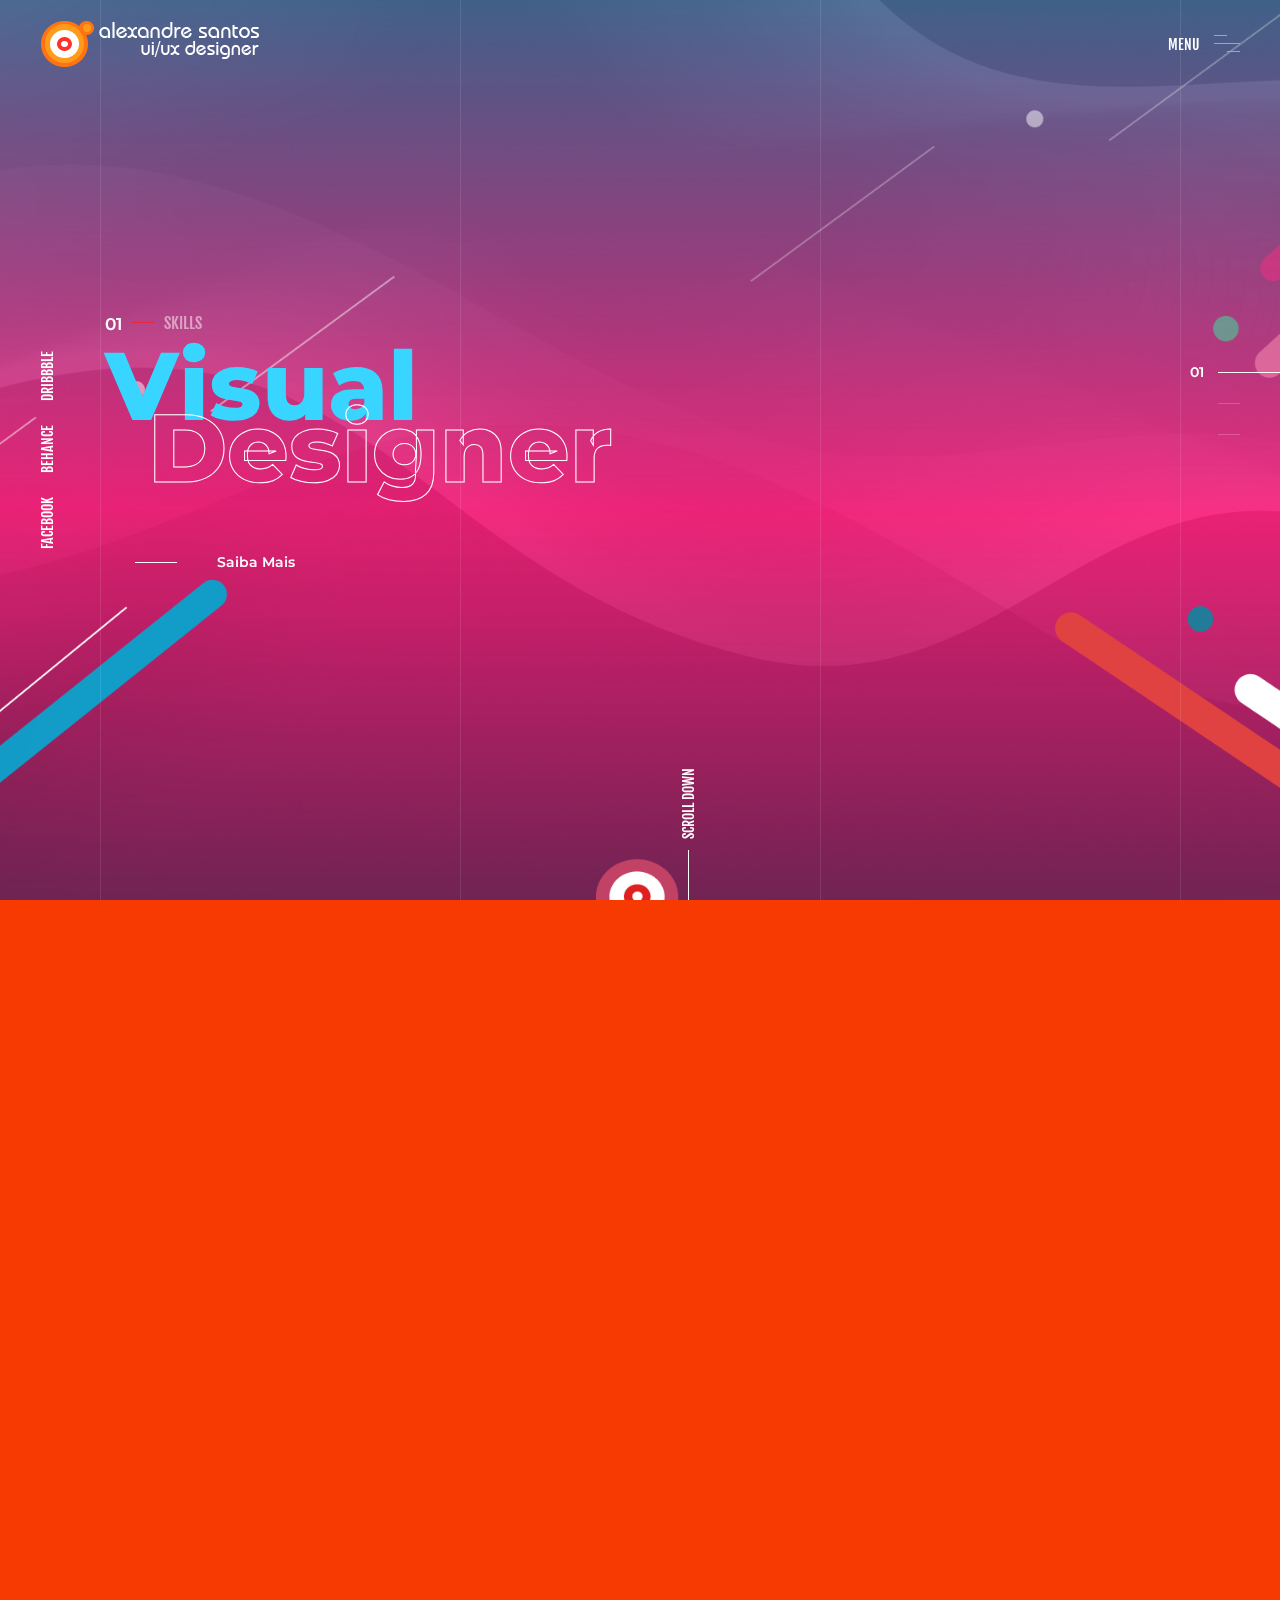
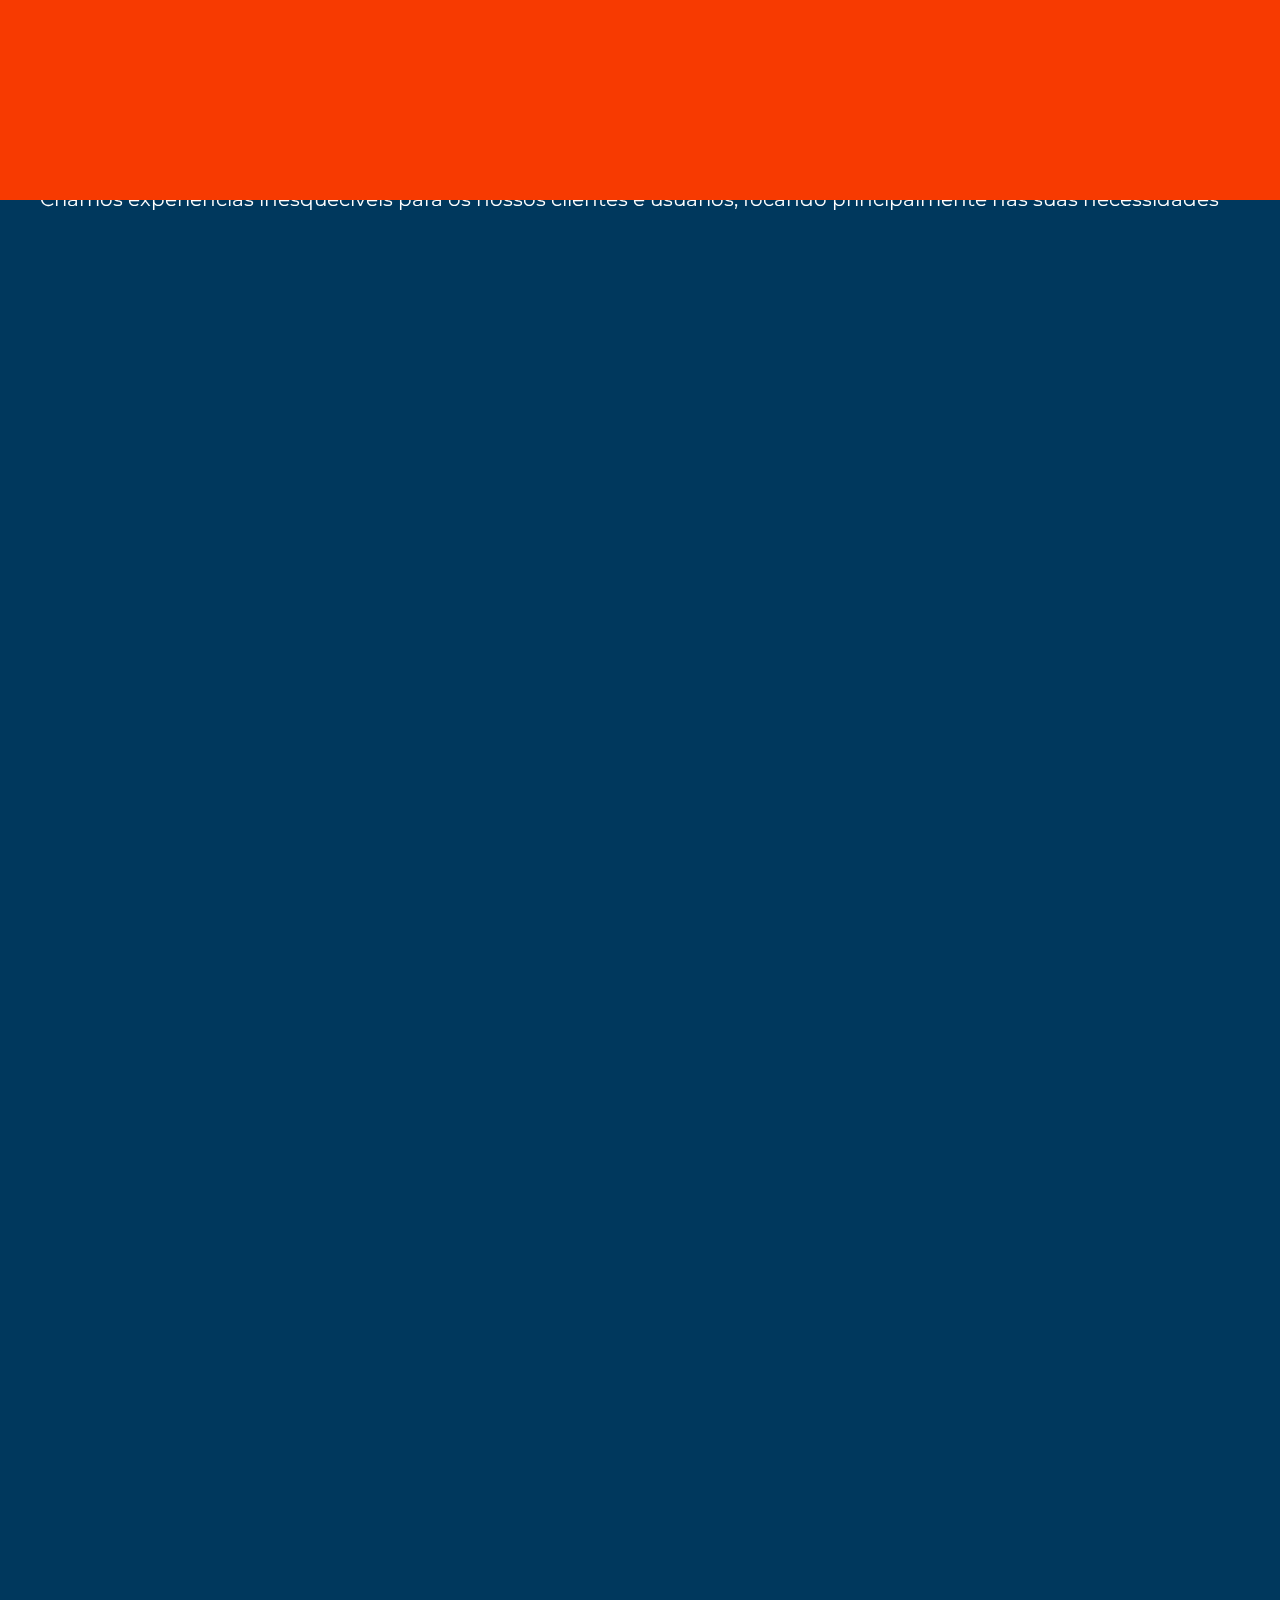
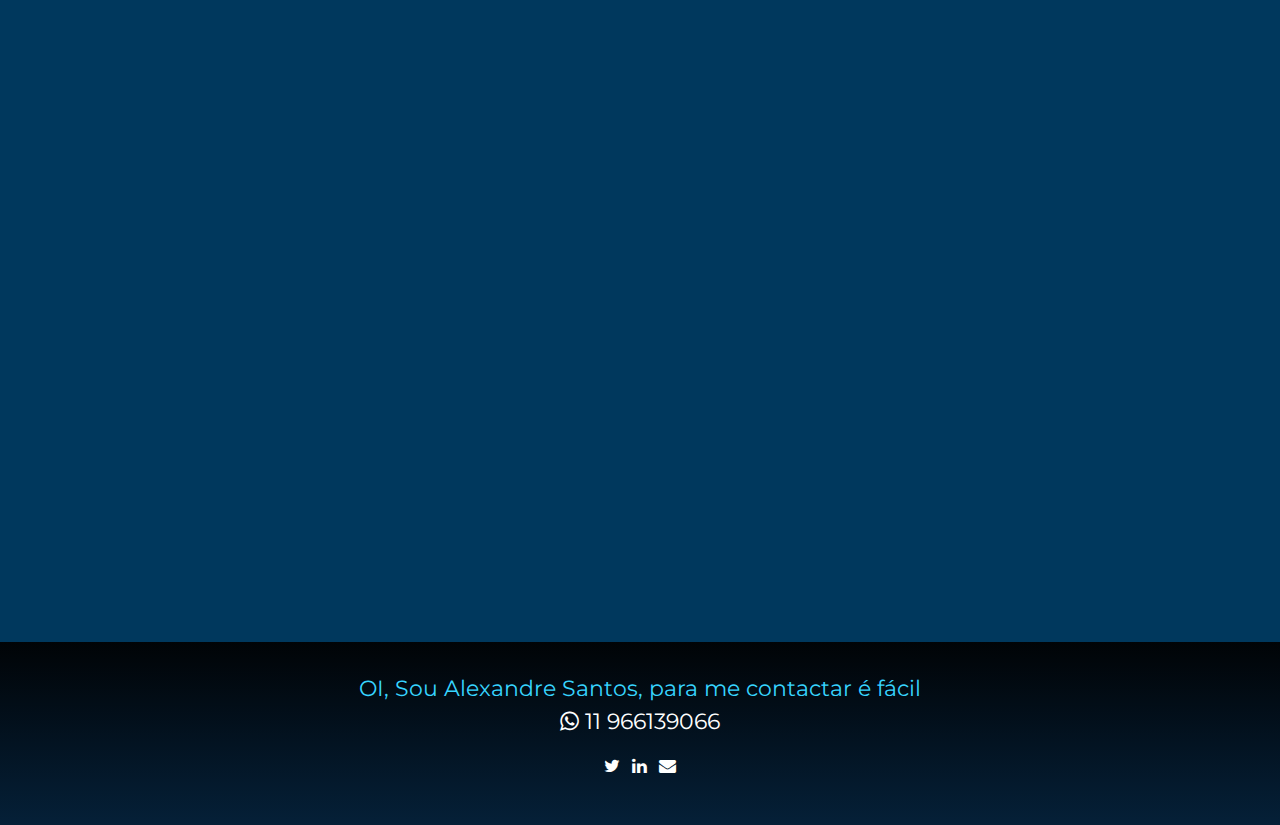
==== index.html @ bc9ffd30 "add repository" ====
<!doctype html>
<html lang="en">
<head>
  <meta charset="utf-8">
<meta name="viewport" content="width=device-width, initial-scale=1, shrink-to-fit=no">
<meta name="format-detection" content="telephone=no">
<meta name="theme-color" content="#e8293b"/>
<meta name="HandheldFriendly" content="true" />
<title>Portfolio Alexandre Santos UI/UX DESIGNER</title>
<meta name="author" content="Themezinho">
<meta name="description" content="Portfolio Alexandre Santos">
<meta name="keywords" content="creative, works, showcase, portfolio, highlight, projects, modern, agency, digital, studio, css, animation, transition, freelancers">

<!-- SOCIAL MEDIA META -->
<meta property="og:description" content="Portfolio Alexandre Santoss">
<meta property="og:image" content="https://webarte-alexandre.netlify.com/images/preview.png">
<meta property="og:site_name" content="Portfolio Alexandre Santos">
<meta property="og:title" content="Portfolio Alexandre Santos">
<meta property="og:type" content="Portfolio Alexandre Santos">
<meta property="og:url" content="https://webarte-alexandre.netlify.com/images/preview.png">

<!-- TWITTER META -->
<meta name="twitter:card" content="summary">
<meta name="twitter:site" content="@webarte">
<meta name="twitter:creator" content="@webarte">
<meta name="twitter:title" content="webarte">
<meta name="twitter:description" content="Portfolio Alexandre Santos">
<meta name="twitter:image" content="https://webarte-alexandre.netlify.com/images/preview.png">



<!-- CSS FILES -->
<link rel="stylesheet" href="css/animate.min.css">
<link rel="stylesheet" href="css/font-awesome.min.css">
<link rel="stylesheet" href="css/odometer.min.css">
<link rel="stylesheet" href="css/fancybox.min.css">
<link rel="stylesheet" href="css/swiper.min.css">
<link rel="stylesheet" href="css/bootstrap.min.css">
<link rel="stylesheet" href="css/style.css">
</head>
<body>
<div class="preloader">
  <div class="layer"></div>
  <div class="layer"></div>
  <div class="layer"></div>
  <div class="layer"></div>
  <div class="inner" data-tilt data-tilt-perspective="2000">
    <figure class="fadeInUp animated"> <img src="images/preloader.gif" alt="Image"> </figure>
    <span class="typewriter" id="typewriter"></span> </div>
  <!-- end inner --> 
</div>
<!-- end preloader -->
<div class="transition-overlay">
  <div class="layer"></div>
  <div class="layer"></div>
  <div class="layer"></div>
  <div class="layer"></div>
</div>
<!-- end transition-overlay -->
<div class="navigation-menu">
  <div class="bg-layers"> <span></span> <span></span> <span></span> <span></span> </div>
  <!-- end bg-layers -->
  <div class="inner" data-tilt data-tilt-perspective="2000">
   <div class="menu">
    <ul>
      <li><a href="#">HOME</a></li>
      <li><a href="works.html">WORKS</a></li>
      <li><a href="#">CONTATO</a></li>
      
    </ul>
    </div>
    <!-- end menu 
    <blockquote>Let's create useful website for you ?</blockquote>-->
  </div>
  <!-- end inner --> 
</div>
<!-- end navigation-menu -->
<nav class="navbar">
  <div class="left"> <img src="images/logo-alexandre.png" alt="Logo"></a>  </div>
  <!-- end left -->
  
  <!-- end logo -->
  <div class="right">
    <ul class="language">
     
    </ul>
    <div class="hamburger-menu"><b>MENU</b>
      <div class="hamburger" id="hamburger-menu"> <span></span> <span></span> <span></span> </div>
    </div>
    <!-- end hamburger-menu --> 
  </div>
  <!-- end right --> 
</nav>
<!-- end navbar -->
<header class="header">
  <aside class="left-side">
    <ul>
      <li><a href="#">FACEBOOK</a></li>
      <li><a href="#">BEHANCE</a></li>
      <li><a href="#">DRIBBBLE</a></li>
    </ul>
  </aside>
  <!-- end left-side -->
  <div class="scroll-down"><small>SCROLL DOWN</small><span></span></div>
  <!-- end scroll-down -->
  
  <div class="swiper-slider">
    <div class="swiper-wrapper">
      <div class="swiper-slide" data-tilt data-tilt-max="5" data-tilt-speed="500" data-tilt-perspective="1500">
        <div class="slide-inner bg-image" data-background="images/Desktop.png">
          <div class="container">
            <div class="tagline"><span>01</span>
              <h6>SKILLS</h6>
            </div>
            <!-- end tagline -->
            <h1>Visual<br>
              <span>Designer</span></h1>
            <div class="slide-btn"> <a href="#">
              <div class="lines"> <span></span> <span></span> </div>
              <!-- end lines -->
              <svg version="1.1" xmlns="http://www.w3.org/2000/svg" xmlns:xlink="http://www.w3.org/1999/xlink" x="0px" y="0px"
		 viewBox="0 0 104 104" enable-background="new 0 0 104 104" xml:space="preserve">
                <circle class="video-play-circle" fill="none" stroke="#fff" stroke-width="2" stroke-miterlimit="1" cx="52" cy="52" r="50"/>
              </svg>
              <b>Saiba Mais</b> </a> </div>
            <!-- end slide-btn --> 
          </div>
          <!-- end container --> 
        </div>
        <!-- end slide-inner --> 
      </div>
      <!-- end swiper-slide -->
      <div class="swiper-slide" data-tilt data-tilt-max="5" data-tilt-speed="500" data-tilt-perspective="1500">
        <div class="slide-inner bg-image" data-background="images/slide2.png">
          <div class="container">
            <div class="tagline"><span>02</span>
              <h6>Skills</h6>
            </div>
            <!-- end tagline -->
            <h1>UIUX<br>
              <span>Designer</span></h1>
            <div class="slide-btn"> <a href="#">
              <div class="lines"> <span></span> <span></span> </div>
              <!-- end lines -->
              <svg version="1.1" xmlns="http://www.w3.org/2000/svg" xmlns:xlink="http://www.w3.org/1999/xlink" x="0px" y="0px"
		 viewBox="0 0 104 104" enable-background="new 0 0 104 104" xml:space="preserve">
                <circle class="video-play-circle" fill="none" stroke="#fff" stroke-width="2" stroke-miterlimit="1" cx="52" cy="52" r="50"/>
              </svg>
              <b>Saiba Mais</b> </a> </div>
            <!-- end slide-btn --> 
          </div>
          <!-- end container --> 
        </div>
        <!-- end slide-inner --> 
      </div>
      <!-- end swiper-slide -->
      <div class="swiper-slide" data-tilt data-tilt-max="5" data-tilt-speed="500" data-tilt-perspective="1500">
        <div class="slide-inner bg-image" data-background="images/slide3.png">
          <div class="container">
            <div class="tagline"><span>03</span>
              <h6>Skills</h6>
            </div>
            <!-- end tagline -->
            <h1>MOBILE<br>
              <span>Designer</span></h1>
            <div class="slide-btn"> <a href="#">
              <div class="lines"> <span></span> <span></span> </div>
              <!-- end lines -->
              <svg version="1.1" xmlns="http://www.w3.org/2000/svg" xmlns:xlink="http://www.w3.org/1999/xlink" x="0px" y="0px"
		 viewBox="0 0 104 104" enable-background="new 0 0 104 104" xml:space="preserve">
                <circle class="video-play-circle" fill="none" stroke="#fff" stroke-width="2" stroke-miterlimit="1" cx="52" cy="52" r="50"/>
              </svg>
              <b>Saiba Mais</b> </a> </div>
            <!-- end slide-btn --> 
          </div>
          <!-- end container --> 
        </div>
        <!-- end slide-inner --> 
      </div>
      <!-- end swiper-slide --> 
    </div>
    <!-- end swiper-wrapper -->
    <div class="swiper-pagination"></div>
    <!-- end swiper-pagination -->
    <div class="swiper-fraction"></div>
    <!-- end swiper-fraction --> 
  </div>
  <!-- end swiper-slider --> 
</header>
<!-- end header -->
<section class="intro">
  <div class="container-fluid">
    <div class="row no-gutters">
     
        <div class="col-7 wow fadeIn align-self-center">
      <div >
          <h2>Sobre Eu</h2>
          <h3>Sou Alexandre Santos, <br>Designer
            com foco em UI/UX</h3>
          <p>
            Com mais de 18 anos de experiência ,ao longo da minha carreira,  passei por agências de comunicação
            e mídias digitais, fabricas de software atuando em projetos internacionais de grande porte da Johnson e Johnson.</p>
            
            <p>Atuei também no portal do grupo A Tribuna Santos afiliado a  globo.com, como Designer .
            
              Participei de um projeto de grande porte, alocado dentro da Caixa Econômica Federal em Sp, pela Consultoria DBA ENGENHARIA DE SISTEMA.</p> 
             <p>
              Esse projeto foi implantado em todas as agências da Caixa Econômica do Brasil.          
              Também atuei em um projeto de grande porte na  Cateno joinventure do Brasil e da Cielo, no qual participei  desde a concepção inicial do produto um cartão pré pago  corporativo , tinha como papel UI/UX Designer .
            </p>  
             </div>
        </div>
        <div class="col-5 wow fadeIn" id="bg-alexandre">
             <img class="img-fluid" src="images/bg-quem-sou.png" alt="Alexandre santos">
        </div>
     
    <!-- end row --> 
  </div>
  <!-- end container --> 
</section>
<!-- end intro -->
<section class="services-content-block">
  <div class="container-fluid">
    
    <h2>Processo de Design</h2>
    <p>Criamos experiências inesquecíveis para os nossos clientes e usuários, focando principalmente nas suas necessidades</p>
    <div class="row no-gutters">
 
      <div class="col-8 wow fadeIn align-self-center" >
          <h3>Empatia</h3>
          <p class="text-empatia">A empatia é a capacidade de compreender o sentimento ou reação da outra pessoa imaginando-se nas mesmas circunstâncias. </p>
            <p  class="text-empatia">É essencial não apenas nos colocarmos no lugar de outro ser humano, mas também entendermos as suas experiências, caminhos vividos e contextos sociais que compõe o leque de comportamentos e decisões — afinal, as pessoas escrevem sua própria história, porém sob condições dadas pela sociedade. </p>
            <p  class="text-empatia">Somente dessa maneira podemos nos aprofundar nas necessidades, desejos e limitações das pessoas para adquirir essa visão multidisciplinar.</p>

  </div>
  <div class="col-4 wow fadeIn" id="img-empatia">
      <div class="text-right">
      <img class="img-fluid" src="images/img-empatia.png" alt="empatia">
    </div>

  </div>
  <div class="row no-gutters">
    <div class="col-4 wow fadeIn" id="img-definicao">
      <img class="img-fluid" src="images/img-definicao.png" alt="definicao">
   </div>
   <div class="col-8 wow fadeIn align-self-center" >
    <h3>Definição</h3>
    <p class="text-definicao"> Esta etapa talvez seja uma das mais desafiadoras, uma vez que envolve a interpretação de todos os fatos adquiridos no processo de empatia. </p>
      <p class="text-definicao"> Para que uma definição do problema seja atingida, é preciso processar tudo o que foi dito e visto na etapa anterior, o que pode ser bastante trabalhoso e demorado. </p>
      <p class="text-definicao">Em resumo, a etapa da definição é sobre identificar o problema do cliente de forma clara e passível de soluções inteligentes.</p>
           
    </div>

  </div>
 </div>
 <div class="row no-gutters">
 
 <div class="col-8 wow fadeIn align-self-center" >
  <h3>Ideação</h3>
 <p class="text-ideacao">A Ideação é a fase em que as ideias são apresentadas sem nenhum julgamento. </p>
  <p class="text-ideacao">É o momento de pensar fora da caixa e propor soluções para o problema. <br>Para isso, utilizam-se práticas de estímulo à criatividade, 
    o que ajuda na geração de soluções <br>que estejam de acordo com o contexto trabalhado. Não há limite de ideias nesta fase. 
  
  </p>
 <p class="text-ideacao"> 
  É muito aconselhável que haja variedade de perfis das pessoas envolvidas, incluindo as partes beneficiadas com as soluções propostas.</p>
         
  </div>
  <div class="col-4 wow fadeIn align-self-center" id="img-ideacao">
    <img class="img-fluid" src="images/img-ideacao.png" alt="ideacao">
 </div>

</div>
<div class="row no-gutters">
 
  <div class="col-4 wow fadeIn " >
    <img class="img-fluid" src="images/imagem-prototype.png" alt="prototipação">
          
   </div>
   <div class="col-8 wow fadeIn align-self-center">
    <h3>Prototipação</h3>
    <p>A prototipagem é a quarta e última fase do processo de Design Thinking e tem como função validar as ideias geradas na fase anterior, a Ideação.  </p>
     <p>É o momento de unir propostas, refinar conceitos e colocar a mão na massa.
     
     </p>
    
     
  </div>
 
 </div>
 <div class="row no-gutters">
 
  <div class="col-8 wow fadeIn align-self-center" >
   <h3>Teste</h3>
  <p>Após a criação de um protótipo é que se chega a esta fase final, onde é possível testar com rigor o produto a ser criado, tendo em atenção a utilidade que oferece para o usuário.</p>

  <p>O processo de teste pode não ser o fim, já que podem ser identificados novos problemas, voltando à etapa de definição de problemas. </p>     
          
   </div>
   <div class="col-4 wow fadeIn align-self-center">
     <img class="img-fluid" src="images/img-teste.png" alt="teste">
  </div>
 
 </div>
</div>

</div>
  
 
  <!-- end container --> 
</section>
<!-- end services-content-block -->


<!-- end work-with-us -->


<footer class="footer">
  
       <div class="container">
            <p class="whatsapp"><span class="title">OI, Sou Alexandre Santos, para me contactar é fácil</span> <br/> <i class="fa fa-whatsapp" aria-hidden="true"></i> 11 966139066</p>
            <ul class="list-inline">
                <li class="list-inline-item"><a class="social-icon text-xs-center" target="_blank" href="#"><i class="fa fa-twitter"></i></a></li>
                <li class="list-inline-item"><a class="social-icon text-xs-center" target="_blank" href="#"><a href="https://br.linkedin.com/pub/alexandre-santos/a/487/182" target="_blank"><i class="fa fa-linkedin"></i></a></a></li>
                <li class="list-inline-item"><a class="social-icon text-xs-center" target="_blank" href="#"><a href="mailto:alexandre@webarte.com.br"><i class="fa fa-envelope"></i></a></a></li>
             </ul>
       </div>
  
  
</footer>
<!-- end footer -->

<audio id="hamburger-hover" src="audio/link.mp3" preload="auto"></audio>

<!-- JS FILES --> 
<script src="js/jquery.min.js"></script> 
<script src="js/bootstrap.min.js"></script> 
<script src="js/swiper.min.js"></script> 
<script src="js/tilt.jquery.js"></script> 
<script src="js/wow.min.js"></script> 
<script src="js/odometer.min.js"></script> 
<script src="js/jquery.typewriter.js"></script> 
<script src="js/fancybox.min.js"></script> 
<script src="js/app.js"></script>
<script src="js/scripts.js"></script>

</body>
</html>
---- css/style.css ----
@charset "UTF-8";
/*


// Table of contents //

	01.	GOOGLE FONTS
	02.	BODY
	03.	CUSTOM CLASSES
	04. FORM ELEMENTS
	05.	SECTIONS
	06.	HTML TAGS
	07.	LINKS
	08.	MODAL
	09.	PAGINATION
	10. PRELOADER
	11.	TRANSITION OVERLAY
	12.	SANDWICH BUTTON
	13.	SCROLL DOWN
	14.	NAVIGATION MENU
	15.	HEADER
	16.	SOCIAL MEDIA
	17.	NAVBAR
	18.	SLIDER
	19.	PAGE HEADER
	20.	VIDEO BG
	21.	WORKS
	22.	FEATURES CONTENT
	23.	LISTING CONTENT
	24.	FULL MEDIA CONTENT
	25.	INTRODUCTION
	26. OUR TEAM
	27.	NEWS
	28.	SAY HELLO
	29.	LOGOS
	30.	FOOTER
	31.	RESPONSIVE TABLET FIXES
	32. REPSONSIVE MOBILE FIXES



*/
@import url("https://fonts.googleapis.com/css?family=Dancing+Script|Fjalla+One|Poppins:400,600,800&subset=latin-ext");
@import url('https://fonts.googleapis.com/css2?family=Montserrat:ital,wght@0,100;0,200;0,300;0,400;0,500;0,600;0,700;0,800;0,900;1,100;1,200;1,300;1,400;1,500;1,600;1,700;1,800;1,900&display=swap');
/* BODY */
* {
  outline: none !important;
}

body {
  margin: 0;
  padding: 0;
  font-family: 'Montserrat', sans-serif;
  -webkit-font-smoothing: antialiased;
  text-rendering: optimizeLegibility;
  -moz-osx-font-smoothing: grayscale;
  font-size: 17px;
  color: #0e0e0e;
}


/* CUSTOM HTML ELEMENTS */
img {
  max-width: 100%;
}

/* CUSTOM ELEMENTS */
.overflow {
  overflow: hidden !important;
}

/* LINKS */
a {
  color: #0e0e0e;
  -webkit-transition: 0.25s ease-in-out;
  -moz-transition: 0.25s ease-in-out;
  -ms-transition: 0.25s ease-in-out;
  -o-transition: 0.25s ease-in-out;
  transition: 0.25s ease-in-out;
}

a:hover {
  color: #0e0e0e;
}

a:active {
  color: #0e0e0e;
}

/* SECTIONS */
section {
  overflow: hidden;
}

/* CUSTOM CONTAINER */
@media (min-width: 1280px) {
  .container {
    max-width: 1260px;
  }
}
@media (min-width: 1170px) {
  .container {
    max-width: 1100px;
  }
}
/* ODOMETER */
.odometer {
  line-height: 1;
}

.odometer.odometer-auto-theme .odometer-digit, .odometer.odometer-theme-car .odometer-digit {
  padding: 0;
}

.odometer.odometer-auto-theme .odometer-digit .odometer-digit-inner, .odometer.odometer-theme-car .odometer-digit .odometer-digit-inner {
  left: 0;
}

/* PAGINATION */
.pagination {
  display: block;
  text-align: center;
  margin-top: 50px;
}
.pagination a {
  display: inline-block;
  font-weight: 600;
  color: #0e0e0e;
  margin: 0 10px;
  font-size: 14px;
  border-bottom: 2px solid #0e0e0e;
  padding-bottom: 2px;
}
.pagination a:hover {
  text-decoration: none;
  border-bottom: 2px solid #01f7b6;
}

/* PAGE LOADED */
.page-loaded {
  overflow: inherit;
}
.page-loaded .preloader {
  bottom: -100%;
  transition-delay: 0.55s;
}
.page-loaded .preloader .layer {
  bottom: -100%;
}
.page-loaded .preloader .inner {
  transform: translateY(30px);
  opacity: 0;
}
.page-loaded header {
  transform: scale(1);
  transition-delay: 0.6s;
}
.page-loaded .navbar {
  transform: translateY(0);
  transition-delay: 0.75s;
}

/* PRELOADER */
.preloader {
  width: 100%;
  height: 100%;
  display: flex;
  flex-wrap: wrap;
  flex-direction: column;
  justify-content: center;
  text-align: center;
  position: fixed;
  left: 0;
  bottom: 0;
  z-index: 11;
  overflow: hidden;
  background: #f73a01;
  -webkit-transition: all 0.5s ease;
  -moz-transition: all 0.5s ease;
  transition: all 0.5s ease;
  transition-duration: 700ms;
  -webkit-transition-duration: 700ms;
  transition-timing-function: cubic-bezier(0.86, 0, 0.07, 1);
  -webkit-transition-timing-function: cubic-bezier(0.86, 0, 0.07, 1);
}
.preloader .layer {
  width: 25%;
  height: 100%;
  position: absolute;
  bottom: 0;
  background: #000;
  z-index: 2;
  -webkit-transition: all 0.5s ease;
  -moz-transition: all 0.5s ease;
  transition: all 0.5s ease;
  transition-duration: 700ms;
  -webkit-transition-duration: 700ms;
  transition-timing-function: cubic-bezier(0.86, 0, 0.07, 1);
  -webkit-transition-timing-function: cubic-bezier(0.86, 0, 0.07, 1);
}
.preloader .layer:nth-child(1) {
  left: 0;
  transition-delay: 0.15s;
}
.preloader .layer:nth-child(2) {
  left: 25%;
  transition-delay: 0.2s;
}
.preloader .layer:nth-child(3) {
  left: 50%;
  transition-delay: 0.25s;
}
.preloader .layer:nth-child(4) {
  left: 75%;
  transition-delay: 0.3s;
}
.preloader .inner {
  margin: 0;
  position: relative;
  z-index: 3;
  -webkit-transition: all 0.5s ease;
  -moz-transition: all 0.5s ease;
  transition: all 0.5s ease;
  transition-duration: 700ms;
  -webkit-transition-duration: 700ms;
  transition-timing-function: cubic-bezier(0.86, 0, 0.07, 1);
  -webkit-transition-timing-function: cubic-bezier(0.86, 0, 0.07, 1);
}
.preloader figure {
  display: block;
  margin: 0;
}
.preloader figure img {
  height: 80px;
}
.preloader .typewriter {
  height: 26px;
  line-height: 26px;
  display: inline-block;
  transform: translateY(10px);
  color: #fff;
  font-family: "Fjalla One", sans-serif;
  font-size: 13px;
  text-transform: uppercase;
}
.preloader .typewriter #typewriter-text {
  float: left;
  margin-left: 5px;
  margin-top: -2px;
  margin-right: 3px;
}
.preloader .typewriter #typewriter-suffix {
  width: 2px;
  height: 22px;
  display: inline-block;
  background: #01f7b6;
  text-indent: -1000px;
  overflow: hidden;
}

/* TRANSITION OVERLAY */
.transition-overlay {
  width: 100%;
  height: 0;
  position: fixed;
  background: #f73a01;
  left: 0;
  bottom: 0;
  z-index: 15;
  -webkit-transition: all 0.5s ease;
  -moz-transition: all 0.5s ease;
  transition: all 0.5s ease;
  transition-duration: 700ms;
  -webkit-transition-duration: 700ms;
  transition-timing-function: cubic-bezier(0.86, 0, 0.07, 1);
  -webkit-transition-timing-function: cubic-bezier(0.86, 0, 0.07, 1);
}
.transition-overlay .layer {
  width: 25%;
  height: 0;
  position: absolute;
  bottom: 0;
  background: #000;
  z-index: 2;
  -webkit-transition: all 0.5s ease;
  -moz-transition: all 0.5s ease;
  transition: all 0.5s ease;
  transition-duration: 700ms;
  -webkit-transition-duration: 700ms;
  transition-timing-function: cubic-bezier(0.86, 0, 0.07, 1);
  -webkit-transition-timing-function: cubic-bezier(0.86, 0, 0.07, 1);
}
.transition-overlay .layer:nth-child(1) {
  left: 0;
  transition-delay: 0.25s;
}
.transition-overlay .layer:nth-child(2) {
  left: 25%;
  transition-delay: 0.3s;
}
.transition-overlay .layer:nth-child(3) {
  left: 50%;
  transition-delay: 0.35s;
}
.transition-overlay .layer:nth-child(4) {
  left: 75%;
  transition-delay: 0.4s;
}
.transition-overlay.active {
  height: 100%;
}
.transition-overlay.active .layer {
  height: 100%;
}

/* EQUALIZER */
.equalizer {
  cursor: pointer;
  display: flex;
  flex-wrap: wrap;
}

.equalizer span {
  background: #01f7b6;
  width: 1px;
  height: 1px;
  top: 50%;
  bottom: 0;
  left: 0%;
  transform: translateY(-50%);
  position: absolute;
  transition: height 0.2s linear;
}

.equalizer span:nth-child(1) {
  margin-left: 4px;
}

.equalizer span:nth-child(2) {
  margin-left: 8px;
}

.equalizer span:nth-child(4) {
  margin-left: 12px;
}

.equalizer span:nth-child(5) {
  margin-left: 16px;
}

.equalizer span:nth-child(6) {
  margin-left: 20px;
}

.equalizer.paused span {
  height: 1px !important;
}

/* NAVIGATION MENU */
.navigation-menu {
  width: 100%;
  height: 100%;
  display: flex;
  flex-wrap: wrap;
  flex-direction: column;
  justify-content: center;
  align-items: center;
  position: fixed;
  left: 0;
  top: 0;
  z-index: 9;
  visibility: hidden;
}
.navigation-menu .bg-layers {
  width: 100%;
  height: 100%;
  display: flex;
  flex-wrap: wrap;
  position: absolute;
  left: 0;
  top: 0;
}
.navigation-menu .bg-layers * {
  -webkit-transition: all 0.5s ease;
  -moz-transition: all 0.5s ease;
  transition: all 0.5s ease;
  transition-duration: 700ms;
  -webkit-transition-duration: 700ms;
  transition-timing-function: cubic-bezier(0.86, 0, 0.07, 1);
  -webkit-transition-timing-function: cubic-bezier(0.86, 0, 0.07, 1);
}
.navigation-menu .bg-layers span {
  width: 0%;
  height: 100%;
  position: absolute;
  top: 0;
  transform: skewX(0);
  background: #0e0e0e;
}
.navigation-menu .bg-layers span:nth-child(1) {
  left: 0;
}
.navigation-menu .bg-layers span:nth-child(1):before {
  content: "";
  width: 150%;
  height: 100%;
  background: #0e0e0e;
  position: absolute;
  left: -149%;
  top: 0;
}
.navigation-menu .bg-layers span:nth-child(2) {
  left: 25%;
}
.navigation-menu .bg-layers span:nth-child(3) {
  left: 50%;
}
.navigation-menu .bg-layers span:nth-child(4) {
  left: 75%;
}
.navigation-menu .bg-layers span:nth-child(4):before {
  content: "";
  width: 150%;
  height: 100%;
  background: #0e0e0e;
  position: absolute;
  right: -149%;
  top: 0;
}
.navigation-menu .inner {
  position: relative;
  z-index: 3;
  color: #fff;
  text-align: center;
  padding-top: 96px;
}
.navigation-menu .inner * {
  -webkit-transition: 0.25s ease-in-out;
  -moz-transition: 0.25s ease-in-out;
  -ms-transition: 0.25s ease-in-out;
  -o-transition: 0.25s ease-in-out;
  transition: 0.25s ease-in-out;
}
.navigation-menu .inner .menu {
  display: block;
  min-height: 130px;
  opacity: 0;
  transform: translateY(-30px);
}
.navigation-menu .inner .menu ul {
  display: block;
  margin-bottom: 50px;
  padding: 0;
  position: relative;
}
.navigation-menu .inner .menu ul li {
  display: inline-block;
  margin: 0 20px;
  padding: 0;
  list-style: none;
}
.navigation-menu .inner .menu ul li:hover ul {
  opacity: 1;
  visibility: visible;
}
.navigation-menu .inner .menu ul li:hover ul li ul {
  opacity: 0;
  visibility: hidden;
}
.navigation-menu .inner .menu ul li a {
  display: inline-block;
  line-height: 1;
  font-size: 3vw;
  font-weight: 800;
  color: #fff;
  padding-bottom: 8px;
  border-bottom: 5px solid transparent;
  cursor:pointer;
}
.navigation-menu .inner .menu ul li a:hover {
  padding-bottom: 3px;
  border-bottom: 5px solid #01f7b6;
  text-decoration: none;
}
.navigation-menu .inner .menu ul li ul {
  width: 100%;
  min-height: inherit;
  position: absolute;
  left: 0;
  top: 70px;
  opacity: 0;
  visibility: hidden;
}
.navigation-menu .inner .menu ul li ul li {
  margin: 0 15px;
}
.navigation-menu .inner .menu ul li ul li a {
  font-size: 2vw;
  padding: 0;
  border-bottom: none;
}
.navigation-menu .inner .menu ul li ul li a:hover {
  padding: 0;
  border-bottom: none;
  color: #01f7b6;
}
.navigation-menu .inner .menu ul li ul li:hover ul {
  opacity: 1;
  visibility: visible;
}
.navigation-menu .inner .menu ul li ul li ul {
  top: 55px;
  opacity: 0;
  visibility: hidden;
}
.navigation-menu .inner .menu ul li ul li ul li {
  margin: 0 20px;
}
.navigation-menu .inner .menu ul li ul li ul li a {
  font-size: 20px;
  font-weight: 600;
}
.navigation-menu .inner blockquote {
  display: block;
  font-size: 2vw;
  font-family: "Fjalla One", sans-serif;
  text-transform: uppercase;
  color: #01f7b6;
  opacity: 0;
  transition-delay: 0.5s;
  transform: translateY(30px);
}
.navigation-menu.active .bg-layers {
  visibility: visible;
}
.navigation-menu.active .bg-layers span {
  width: calc(25% + 1px);
  transform: skewX(45deg);
}
.navigation-menu.active .bg-layers span:nth-child(1) {
  width: calc(25% + 1px);
}
.navigation-menu.active .bg-layers span:nth-child(4) {
  width: calc(25% + 1px);
}
.navigation-menu.active .inner .menu {
  opacity: 1;
  transform: translateY(0);
}
.navigation-menu.active .inner blockquote {
  opacity: 1;
  transform: translateY(0);
}
.navigation-menu.active {
  visibility: visible;
}

/* HAMBURGER */
.hamburger {
  float: left;
  width: 26px;
  height: 18px;
  position: relative;
  cursor:pointer;
}
.hamburger * {
  -webkit-transition: 0.25s ease-in-out;
  -moz-transition: 0.25s ease-in-out;
  -ms-transition: 0.25s ease-in-out;
  -o-transition: 0.25s ease-in-out;
  transition: 0.25s ease-in-out;
}
.hamburger span {
  display: block;
  position: absolute;
  left: 0;
  width: 100%;
  height: 1px;
  background: #01f7b6;
  z-index: 0;
}
.hamburger span:nth-child(1) {
  top: 0px;
  width: 50%;
}
.hamburger span:nth-child(2) {
  top: 8px;
}
.hamburger span:nth-child(3) {
  width: 50%;
  top: 16px;
  right: 0;
  left: auto;
}
.hamburger span:before, .hamburger span:after {
  position: absolute;
  content: "";
  display: block;
  top: 0;
  height: 100%;
  width: 0;
  right: 0;
  left: auto;
}
.hamburger span:before {
  z-index: 1;
  background: #fff;
  transition: all 0.15s linear 0s;
}
.hamburger span:after {
  z-index: 2;
  background: #01f7b6;
  transition: all 0.15s linear 0.3s;
}
.hamburger span:nth-child(2):before {
  transition-delay: 0.05s;
}
.hamburger span:nth-child(3):before {
  transition-delay: 0.1s;
}
.hamburger span:nth-child(2):after {
  transition-delay: 0.15s;
}
.hamburger span:nth-child(3):after {
  transition-delay: 0.2s;
}

.hamburger:hover span {
  width: 100% !important;
}
.hamburger:hover span:after, .hamburger:hover span:before {
  width: 100%;
  left: 0;
  right: auto;
}
.hamburger:hover span:after {
  z-index: 1;
  transition: all 0.15s linear 0s;
}
.hamburger:hover span:before {
  z-index: 2;
  transition: all 0.15s linear 0.3s;
}
.hamburger:hover span:nth-child(2):after {
  transition-delay: 0.05s;
}
.hamburger:hover span:nth-child(3):after {
  transition-delay: 0.1s;
}
.hamburger:hover span:nth-child(2):before {
  transition-delay: 0.15s;
}
.hamburger:hover span:nth-child(3):before {
  transition-delay: 0.2s;
}

.hamburger.open span:nth-child(1) {
  top: 9px;
  width: 100%;
  -webkit-transform: rotate(135deg);
  -moz-transform: rotate(135deg);
  -o-transform: rotate(135deg);
  transform: rotate(135deg);
}

.hamburger.open span:nth-child(2) {
  opacity: 0;
  left: -15px;
}

.hamburger.open span:nth-child(3) {
  top: 9px;
  width: 100%;
  -webkit-transform: rotate(-135deg);
  -moz-transform: rotate(-135deg);
  -o-transform: rotate(-135deg);
  transform: rotate(-135deg);
}

/* CUSTOM LINK */
.custom-link {
  display: block;
  transition: all 0.5s;
}

.custom-link * {
  -webkit-transition: 0.25s ease-in-out;
  -moz-transition: 0.25s ease-in-out;
  -ms-transition: 0.25s ease-in-out;
  -o-transition: 0.25s ease-in-out;
  transition: 0.25s ease-in-out;
}

.custom-link a {
  display: flex;
  flex-wrap: wrap;
  align-items: center;
  font-size: 14px;
  color: #0e0e0e;
}

.custom-link a:hover {
  text-decoration: none;
}

.custom-link b {
  font-weight: 600;
  display: inline-block;
  margin-left: 20px;
}

.custom-link .lines {
  width: 42px;
  height: 1px;
  float: left;
  overflow: hidden;
}

.custom-link .lines span:nth-child(1) {
  width: 100%;
  height: 1px;
  float: right;
  background: #0e0e0e;
}

.custom-link .lines span:nth-child(2) {
  width: 0;
  height: 1px;
  float: left;
  background: #0e0e0e;
}

.custom-link:hover .lines {
  width: 62px;
  margin-left: 20px;
}

.custom-link:hover .lines span:nth-child(1) {
  width: 0;
}

.custom-link:hover .lines span:nth-child(2) {
  width: 100%;
  transition-delay: 0.2s;
}

/* HEADER */
.header {
  width: 100%;
  height: 100vh;
  min-height: 660px;
  display: flex;
  flex-wrap: wrap;
  position: relative;
  background: #0e0e0e;
}
.header .container {
  position: relative;
  z-index: 2;
}
.header .container .tagline {
  display: block;
  color: #fff;
  text-transform: uppercase;
  margin-bottom: 15px;
}
.header .container .tagline span {
  color: #e8293b;
  float: left;
  font-weight: 600;
  color: #fff;
}
.header .container .tagline span:after {
  content: "";
  width: 22px;
  height: 1px;
  float: right;
  margin: 10px;
  background: #e8293b;
}
.header .container .tagline h6 {
  float: left;
  font-family: "Fjalla One", sans-serif;
  opacity: 0.5;
  margin-top: 2px;
  margin-bottom: 0;
}
.header .container h1 {
  width: 100%;
  float: left;
  font-weight: 800;
  color: #e8293b;
  font-size: 10vw;
  line-height: 1;
}
.header .container h1 span {
  -webkit-text-stroke-width: 1px;
  transform: translateY(-35%);
  margin-left: 4%;
  display: flex;
  -webkit-text-stroke-color: #fff;
  color: transparent;
}
.header .container .slide-btn {
  float: left;
}
.header .perspective {
  width: 100%;
  height: 100%;
  display: flex;
  flex-direction: column;
  justify-content: center;
  position: absolute;
  left: 0;
  top: 0;
  overflow: hidden;
  z-index: 0;
}
.header .perspective canvas {
  min-height: 100%;
  width: auto !important;
  position: absolute;
  left: 0;
  top: 0;
}
.header .particles-wrap {
  width: 100%;
  height: 100%;
  display: flex;
  flex-direction: column;
  justify-content: center;
  position: absolute;
  left: 0;
  top: 0;
  overflow: hidden;
  z-index: 0;
}
.header .particles-wrap .particles {
  width: 100%;
  height: calc(100% - 50px);
  position: absolute;
  left: 0;
  bottom: 0;
}
.header .video-bg {
  width: 100%;
  height: 100%;
  display: flex;
  flex-direction: column;
  justify-content: center;
  position: absolute;
  left: 0;
  top: 0;
  overflow: hidden;
  z-index: 0;
}
.header .video-bg:before {
  content: "";
  width: 100%;
  height: 100%;
  position: absolute;
  left: 0;
  top: 0;
  background: url(../images/bg-lines.png) center;
  z-index: 2;
}
.header .video-bg video {
  min-width: 100%;
  min-height: 100%;
  position: absolute;
  opacity: 0.8;
}

.page-header {
  width: 100%;
  height: 100vh;
  min-height: 660px;
  display: flex;
  flex-wrap: wrap;
  flex-direction: column;
  justify-content: center;
  position: relative;
  background: linear-gradient(180.32deg, #1C7895 -13.68%, #F52D81 55.02%, #022B38 136.11%);
  }
.page-header .video-bg {
  width: 100%;
  height: 100%;
  position: absolute;
  left: 0;
  top: 0;
  overflow: hidden;
}
.page-header .video-bg:before {
  content: "";
  width: 100%;
  height: 100%;
  position: absolute;
  left: 0;
  top: 0;
  background: url(../images/bg-lines.png) center;
  z-index: 2;
}
.page-header .video-bg video {
  min-width: 100%;
  min-height: 100%;
  float: left;
  opacity: 0.2;
}
.page-header .container {
  position: relative;
  z-index: 3;
  padding: 0 10%;
}
.page-header .container h1 {
  font-weight: 800;
  font-size: 10vw;
  color: #fff;
  line-height: 1;
  text-indent: -5px;
}
.page-header .container p {
  margin-bottom: 0;
  font-family: "Fjalla One", sans-serif;
  color: #01f7b6;
}

header {
  transform: scale(1.5);
  -webkit-transition: all 0.5s ease;
  -moz-transition: all 0.5s ease;
  transition: all 0.5s ease;
  transition-duration: 700ms;
  -webkit-transition-duration: 700ms;
  transition-timing-function: cubic-bezier(0.86, 0, 0.07, 1);
  -webkit-transition-timing-function: cubic-bezier(0.86, 0, 0.07, 1);
}
header .left-side {
  width: 50%;
  height: 60px;
  display: flex;
  flex-wrap: wrap;
  align-content: flex-end;
  position: absolute;
  left: 0;
  top: 50%;
  transform: translateX(-50%) translateY(-50%) rotate(-90deg);
  margin-left: 30px;
  z-index: 3;
}
header .left-side ul {
  margin: 0 auto;
  padding: 0;
}
header .left-side ul li {
  display: inline-block;
  margin: 0 10px;
  padding: 0;
  list-style: none;
}
header .left-side ul li a {
  font-size: 14px;
  color: #fff;
  font-family: "Fjalla One", sans-serif;
  -webkit-transition: 0.25s ease-in-out;
  -moz-transition: 0.25s ease-in-out;
  -ms-transition: 0.25s ease-in-out;
  -o-transition: 0.25s ease-in-out;
  transition: 0.25s ease-in-out;
  padding-bottom: 6px;
  border-bottom: 2px solid transparent;
}
header .left-side ul li a:hover {
  padding-bottom: 1px;
  border-bottom: 2px solid #fff;
  text-decoration: none;
}
header .scroll-down {
  position: absolute;
  left: 50%;
  bottom: 0;
  z-index: 3;
}
header .scroll-down small {
  width: 98px;
  display: inline-block;
  transform: rotate(-90deg);
  margin-bottom: 50px;
  color: #fff;
  font-family: "Fjalla One", sans-serif;
}
header .scroll-down span {
  display: block;
  height: 50px;
  position: relative;
  transform: translateX(-1px);
}
header .scroll-down span::before {
  -webkit-animation: elasticus 1.2s cubic-bezier(1, 0, 0, 1) infinite;
  -moz-animation: elasticus 1.2s cubic-bezier(1, 0, 0, 1) infinite;
  -o-animation: elasticus 1.2s cubic-bezier(1, 0, 0, 1) infinite;
  animation: elasticus 1.2s cubic-bezier(1, 0, 0, 1) infinite;
}
header .scroll-down span::before {
  position: absolute;
  top: 0px;
  left: 50%;
  margin-left: -0.5px;
  width: 1px;
  height: 70px;
  background: #fff;
  content: "";
}
header .sound {
  position: absolute;
  right: 40px;
  bottom: 40px;
  z-index: 3;
}
header .sound span {
  float: left;
  color: #fff;
  font-size: 14px;
  margin-right: 10px;
  font-family: "Fjalla One", sans-serif;
}
header .sound .equalizer {
  float: left;
}
header .sound .equalizer .holder {
  width: 23px;
  height: 20px;
  position: relative;
}

/* NAVBAR */
.navbar {
  width: 100%;
  position: absolute;
  left: 0;
  top: 0;
  padding: 20px 40px;
  color: #fff;
  font-family: "Fjalla One", sans-serif;
  font-size: 14px;
  z-index: 10;
  transform: translateY(-130%);
  -webkit-transition: all 0.5s ease;
  -moz-transition: all 0.5s ease;
  transition: all 0.5s ease;
  transition-duration: 700ms;
  -webkit-transition-duration: 700ms;
  transition-timing-function: cubic-bezier(0.86, 0, 0.07, 1);
  -webkit-transition-timing-function: cubic-bezier(0.86, 0, 0.07, 1);
}
.navbar a {
  color: #fff;
}
.navbar .left {
  width: 55%;
  margin-left: 0;
}
.navbar .left a {
  position: relative;
  padding-bottom: 6px;
  -webkit-transition: 0.25s ease-in-out;
  -moz-transition: 0.25s ease-in-out;
  -ms-transition: 0.25s ease-in-out;
  -o-transition: 0.25s ease-in-out;
  transition: 0.25s ease-in-out;
  border-bottom: 2px solid transparent;
}
.navbar .left a:hover {
  padding-bottom: 1px;
  border-bottom: 2px solid #fff;
  text-decoration: none;
}
.navbar .logo {
  margin: 0 auto;
}
.navbar .logo a {
  float: left;
}
.navbar .logo a img {
  height: 56px;
}
.navbar .right {
  width: 30%;
  margin-right: 0;
  display: flex;
}
.navbar .right ul {
  margin-left: auto;
  margin-bottom: 0;
  padding: 0;
}
.navbar .right ul li {
  display: inline-block;
  margin-left: 15px;
  padding: 0;
}
.navbar .right ul li a {
  position: relative;
  padding-bottom: 6px;
  -webkit-transition: 0.25s ease-in-out;
  -moz-transition: 0.25s ease-in-out;
  -ms-transition: 0.25s ease-in-out;
  -o-transition: 0.25s ease-in-out;
  transition: 0.25s ease-in-out;
  border-bottom: 2px solid transparent;
}
.navbar .right ul li a:hover {
  padding-bottom: 1px;
  border-bottom: 2px solid #fff;
  text-decoration: none;
}
.navbar .right .hamburger-menu {
  margin-right: 0;
  margin-left: 60px;
}
.navbar .right .hamburger-menu .hamburger {
  float: right;
  margin-top: 1px;
}
.navbar .right .hamburger-menu b {
  display: inline-block;
  font-weight: 400;
  margin-right: 15px;
}

/* SLIDE BTN */
.slide-btn {
  display: block;
  transition: all 0.5s;
  padding-left: 30px;
}

.slide-btn a {
  display: flex;
  flex-wrap: wrap;
  align-items: center;
  font-size: 14px;
  color: #fff;
}

.slide-btn a:hover {
  text-decoration: none;
}

.slide-btn b {
  font-weight: 600;
}

.slide-btn .lines {
  width: 42px;
  height: 1px;
  float: left;
  overflow: hidden;
  -webkit-transition: 0.25s ease-in-out;
  -moz-transition: 0.25s ease-in-out;
  -ms-transition: 0.25s ease-in-out;
  -o-transition: 0.25s ease-in-out;
  transition: 0.25s ease-in-out;
}

.slide-btn .lines span:nth-child(1) {
  width: 100%;
  height: 1px;
  float: right;
  background: #fff;
  -webkit-transition: 0.25s ease-in-out;
  -moz-transition: 0.25s ease-in-out;
  -ms-transition: 0.25s ease-in-out;
  -o-transition: 0.25s ease-in-out;
  transition: 0.25s ease-in-out;
}

.slide-btn .lines span:nth-child(2) {
  width: 0;
  height: 1px;
  float: left;
  background: #fff;
  -webkit-transition: 0.25s ease-in-out;
  -moz-transition: 0.25s ease-in-out;
  -ms-transition: 0.25s ease-in-out;
  -o-transition: 0.25s ease-in-out;
  transition: 0.25s ease-in-out;
}

.slide-btn:hover .lines {
  width: 62px;
  margin-left: 20px;
}

.slide-btn:hover .lines span:nth-child(1) {
  width: 0;
}

.slide-btn:hover .lines span:nth-child(2) {
  width: 100%;
  transition-delay: 0.2s;
}

.slide-btn .video-play-circle {
  stroke-dasharray: 315;
  stroke-dashoffset: 315;
  transition: stroke-dashoffset 0.5s;
}

.slide-btn svg {
  width: 50px;
  height: 50px;
  transition: transform 0.3s;
  margin-left: -25px;
  margin-right: 15px;
}

.slide-btn:hover .video-play-circle {
  stroke-dashoffset: 0;
}

/* SWIPER SLIDER */
.swiper-slider {
  width: 100%;
  height: 100%;
  position: absolute;
  left: 0;
  top: 0;
  color: #fff;
  overflow: hidden;
}
.swiper-slider .swiper-slide {
  display: block;
  overflow: hidden;
}
.swiper-slider .swiper-slide.swiper-slide-active .slide-inner {
  transform: scale(1);
}
.swiper-slider .swiper-slide.swiper-slide-active .slide-inner .container {
  transform: translateY(0);
  -webkit-transition: all 0.5s ease;
  -moz-transition: all 0.5s ease;
  transition: all 0.5s ease;
  transition-duration: 700ms;
  -webkit-transition-duration: 700ms;
  transition-timing-function: cubic-bezier(0.86, 0, 0.07, 1);
  -webkit-transition-timing-function: cubic-bezier(0.86, 0, 0.07, 1);
  opacity: 1;
}
.swiper-slider .swiper-slide .slide-inner {
  width: 100%;
  height: 100%;
  transform: scale(0.8);
  display: flex;
  flex-wrap: wrap;
  justify-content: center;
  flex-direction: column;
  -webkit-transition: all 0.5s ease;
  -moz-transition: all 0.5s ease;
  transition: all 0.5s ease;
  transition-duration: 700ms;
  -webkit-transition-duration: 700ms;
  transition-timing-function: cubic-bezier(0.86, 0, 0.07, 1);
  -webkit-transition-timing-function: cubic-bezier(0.86, 0, 0.07, 1);
  background-size: cover;
  background-position: center;
  position: relative;
}
.swiper-slider .swiper-slide .slide-inner:after {
  content: "";
  width: 100%;
  height: 100%;
  
  opacity: 0.04;
  position: absolute;
  left: 0;
  top: 0;
}
.swiper-slider .swiper-slide .slide-inner:before {
  content: "";
  width: 100%;
  height: 100%;
  position: absolute;
  left: 0;
  top: 0;
  background: url(../images/bg-lines.png) center;
  z-index: 1;
}
.swiper-slider .swiper-slide .slide-inner .container {
  transform: translateY(50px);
  opacity: 0;
  transition-delay: 0.15s !important;
  position: relative;
  z-index: 2;
}
.swiper-slider .swiper-slide .slide-inner .container .tagline {
  display: block;
  color: #fff;
  text-transform: uppercase;
  margin-bottom: 15px;
}
.swiper-slider .swiper-slide .slide-inner .container .tagline span {
  color: #e8293b;
  float: left;
  font-weight: 600;
  color: #fff;
}
.swiper-slider .swiper-slide .slide-inner .container .tagline span:after {
  content: "";
  width: 22px;
  height: 1px;
  float: right;
  margin: 10px;
  background: #e8293b;
}
.swiper-slider .swiper-slide .slide-inner .container .tagline h6 {
  float: left;
  font-family: "Fjalla One", sans-serif;
  opacity: 0.5;
  margin-top: 2px;
  margin-bottom: 0;
}
.swiper-slider .swiper-slide .slide-inner .container h1 {
  width: 100%;
  float: left;
  font-weight: 800;
  color: #37d5ff;
  font-size: 7.5vw;
  line-height: 1;
}
.swiper-slider .swiper-slide .slide-inner .container h1 span {
  -webkit-text-stroke-width: 1px;
  transform: translateY(-35%);
  margin-left: 4%;
  display: flex;
  -webkit-text-stroke-color: #fff;
  color: transparent;
}
.swiper-slider .swiper-slide .slide-inner .container .slide-btn {
  float: left;
}
.swiper-slider .swiper-pagination-bullets {
  width: 50px;
  left: auto;
  right: 40px;
  bottom: 50%;
  text-align: right;
  font-size: 14px;
  font-weight: 600;
  z-index: 2 !important;
}
.swiper-slider .swiper-pagination-bullets .swiper-pagination-bullet {
  width: 100%;
  height: auto;
  float: left;
  margin: 5px 0;
  background: none;
  position: relative;
  text-indent: 9999px;
  padding-right: 36px;
  -webkit-transition: 0.25s ease-in-out;
  -moz-transition: 0.25s ease-in-out;
  -ms-transition: 0.25s ease-in-out;
  -o-transition: 0.25s ease-in-out;
  transition: 0.25s ease-in-out;
}
.swiper-slider .swiper-pagination-bullets .swiper-pagination-bullet:hover {
  opacity: 1;
}
.swiper-slider .swiper-pagination-bullets .swiper-pagination-bullet.swiper-pagination-bullet-active {
  text-indent: 0;
}
.swiper-slider .swiper-pagination-bullets .swiper-pagination-bullet.swiper-pagination-bullet-active:after {
  width: 67px;
  right: -45px;
}
.swiper-slider .swiper-pagination-bullets .swiper-pagination-bullet:after {
  content: "";
  width: 22px;
  height: 1px;
  background: #fff;
  position: absolute;
  top: 10px;
  right: 0;
  -webkit-transition: 0.25s ease-in-out;
  -moz-transition: 0.25s ease-in-out;
  -ms-transition: 0.25s ease-in-out;
  -o-transition: 0.25s ease-in-out;
  transition: 0.25s ease-in-out;
}

/* INTRO */
.intro {
  width: 100%;
  display: flex;
  flex-wrap: wrap;
 
 
}
.intro .container-fluid{
  padding:0px;
}
@media (max-width:411px){
  #bg-alexandre{
    display:none;
  
  }
  .intro .col-7{
    width:100%;
    display:flex;
  }
  .intro p{
    width:100%;
  }
}

.intro h6 {
  display: block;
  line-height: 1;
  margin-bottom: 20px;
  font-size: 28px;
  
  COLOR: #0f689c;
}
.intro h2 {
  margin:40px 40px 20px 40px;
  font-weight: 300;
  font-size: 32px;
  line-height: 1.2;
  padding-right: 25%;
  color: #65C350;
  
}
.intro h3{
  margin:0px 40px 40px 40px;
  color:#023659;
  font-size:40px;
}
.intro h2:before {
  content: attr(data-text);
  font-size: 20vw;
  opacity: 0.05;
  z-index: -1;
  position: absolute;
  left: 0;
  top: -20%;
}

.intro h4 {
  margin-top: 5px;
  font-family: "Fjalla One", sans-serif;
  font-size: 25px;
  line-height: 40px;
  text-transform: uppercase;
  padding-right: 30%;
  color:#AE226D;
}
.intro p {
  
  font-size: 20px;
  line-height: 37px;
  color:#6c757d;
  margin:20px 40px 20px 40px;
}
.intro u {
  text-decoration: none;
  border-bottom: 3px dotted #e8293b;
  font-weight: 600;
}
.intro strong {
  font-weight: 600;
}
.intro .custom-link {
  transform: translateY(30px);
}

/* PROCESS */
.process {
  width: 100%;
  display: flex;
  flex-wrap: wrap;
  padding: 100px 0;
  position: relative;
  text-align: center;
}
.process h6 {
  display: block;
  line-height: 1;
  margin-bottom: 20px;
  font-family: "Fjalla One", sans-serif;
  opacity: 0.5;
  font-size: 14px;
  position: relative;
}
.process h2 {
  margin-bottom: 60px;
  font-weight: 800;
  font-size: 60px;
  line-height: 1.2;
}
.process h2:before {
  content: attr(data-text);
  font-size: 20vw;
  opacity: 0.05;
  z-index: -1;
  transform: translateX(-50%);
  position: absolute;
  left: 50%;
  top: -50%;
}
.process span {
  width: 80px;
  height: 80px;
  line-height: 62px;
  display: inline-block;
  font-size: 15px;
  font-weight: 600;
  color: #fff;
  border-radius: 50%;
  background: #01f7b6;
  position: relative;
  border: 10px solid #e2fdf1;
  margin-top: 50px;
}
s .process span:before {
  content: "";
  width: 30vw;
  height: 2px;
  background: #e2fdf1;
  position: absolute;
  left: -30px;
  top: 30px;
  z-index: -1;
}
.process .col-md-3:last-child span:before {
  display: none;
}
.process figure {
  width: 100%;
  display: block;
  margin: 20px 0;
  background: #fff;
}
.process figure img {
  height: 90px;
}
.process h5 {
  font-weight: 600;
  font-size: 13px;
  margin-top: 20px;
  margin-bottom: 0;
}
#processo-criacao{
  margin-bottom:32px;
}

/* SERVICES CONTENT BLOCK */
.services-content-block {
  width: 100%;
  display: flex;
  flex-wrap: wrap;
  padding: 20px 0PX 40PX 0PX;
  background:#00385D;
  color: #fff;
  position: relative;
}
.services-content-block .container-fluid{
  padding-left: 0px;
  padding-right:0px;
}
.services-content-block .video-bg {
  width: 100%;
  height: 100%;
  position: absolute;
  left: 0;
  top: 0;
  overflow: hidden;
  opacity: 0.2;
}
.services-content-block .video-bg video {
  min-width: 100%;
  min-height: 100%;
  float: left;
}
.services-content-block h2{
  color:#3BB9E1;
  margin:20px 40px 20px 40px;
  font-weight: 300;
  font-size: 32px;
}
.services-content-block h3{
  margin:40px 40px 20px 40px;
  font-weight: 300;
  font-size: 24px;
  line-height: 1.2;
  padding-right: 25%;
  color: #65C350;
}
.services-content-block p{
  color:#fff;
  padding:10px 40px;
  font-size:20px;

}
.services-content-block h6 {
  display: block;
  line-height: 1;
  margin-bottom: 20px;
  font-size: 24px;
  color: #5dd5f8;
}

.services-content-block .left {
  width: 100px;
  float: left;
  margin-top: -2px;
}
.services-content-block .right {
  width: calc(100% - 100px);
  float: left;
}
.services-content-block small {
  display: inline-block;
  font-family: "Fjalla One", sans-serif;
  color: #5dd5f8;
}
.services-content-block span {
  width: 50px;
  height: 1px;
  background: #5dd5f8;
  display: inline-block;
  margin: 5px 15px;
}
.services-content-block h4 {
  font-family: "Fjalla One", sans-serif;
  font-size: 24px;
  margin-bottom: 30px;
}
.services-content-block ul {
  padding-left: 20px;
  margin-bottom: 0;
}
.services-content-block ul li {
  line-height: 1.8;
}

/* WORKS */
.works {
  width: 100%;
  display: flex;
  flex-wrap: wrap;
  padding: 80px 0;
  transition-delay: 0s !important;
  transition: background 0.4s;
}
.works h6 {
  display: block;
  line-height: 1;
  margin-bottom: 20px;
  font-family: "Fjalla One", sans-serif;
  opacity: 0.5;
  font-size: 14px;
}
.works h2 {
  margin-bottom: 60px;
  font-weight: 800;
  font-size: 40px;
  line-height: 1.2;
  padding-right: 35%;
  color: #455c83;
}
.works h2:before {
  content: attr(data-text);
  font-size: 20vw;
  opacity: 0.05;
  z-index: -1;
  position: absolute;
  left: 0;
  top: -20%;
}
.works .project-box {
  width: 100%;
  display: flex;
  flex-wrap: wrap;
  padding: 75px 0;
}
.works .project-box * {
  -webkit-transition: 0.25s ease-in-out;
  -moz-transition: 0.25s ease-in-out;
  -ms-transition: 0.25s ease-in-out;
  -o-transition: 0.25s ease-in-out;
  transition: 0.25s ease-in-out;
}
.works .project-box:hover figure {

}
.works .project-box:hover figure img {
  transform: scale(1.25);
}
.works .project-box:last-child {
  padding-bottom: 0;
}
.works .project-box:nth-child(2n+2) .custom-link a {
  float: right;
}
.works .project-box:nth-child(2n+2) .content-box {
  order: 1;
  text-align: right;
  padding-left: 0;
  padding-right: 5%;
}
.works .project-box:nth-child(2n+2) .content-box h3 span {
  margin-left: 0;
  margin-right: -7vw;
}
.works .project-box:nth-child(2n+2) figure {
  order: 2;
}
.works .project-box figure {
  width: 55%;
  margin: 0;
  position: relative;
  overflow: hidden;
  border: 1px solid transparent;
}
.works .project-box figure img {
  width: 100%;
}
.works .project-box .content-box {
  width: 45%;
  padding-left: 5%;
  display: flex;
  flex-direction: column;
  justify-content: center;
  position: relative;
  z-index: 2;
}
.works .project-box .content-box .inner {
  margin: 0;
}
.works .project-box .content-box .inner small {
  display: block;
  margin-bottom: 20px;
  font-family: "Fjalla One", sans-serif;
  opacity: 0.5;
  font-size: 14px;
}
.works .project-box .content-box .inner h3 {
  font-size: 2vw;
  font-weight: 300;
  margin-bottom: 10vh;
  line-height: 1;
  color:#445c83;
}
.works .project-box .content-box .inner h3 span {
  display: block;
  font-size: 6vw;
  color: #01f7b6;
  margin-left: -7vw;
  font-weight: 800;
}

/* WORKS SINGLE */
.works-single {
  width: 100%;
  display: flex;
  flex-wrap: wrap;
  padding: 0px 0px 80px 0;
  background: #f2f3f4;
}
.works-single h6 {
  display: block;
  line-height: 1;
  margin-bottom: 20px;
  font-family: "Fjalla One", sans-serif;
  opacity: 0.5;
  font-size: 14px;
}

#topo-portfolio{
  
  background:#fff;
  height:100px;

}
.carousel-indicators{
  bottom:-55px;
}
.carousel-indicators li{
  background-color:#fff;
}
.works-single h2 {
  margin-bottom: 20px;
  font-weight: 400;
  font-size: 24px;
  line-height: 1.2;
  padding-right: 35%;
  padding-top:30px;
  padding-left:20px;
  color:#01f7b6;
  
}
.works-single h4 {
  margin-top: 5px;
  font-family: "Fjalla One", sans-serif;
  font-size: 25px;
  line-height: 40px;
  text-transform: uppercase;
  padding-right: 20%;
}
.works-single .text-desc {
  margin-bottom: 50px;
}
.works-single h5 {
  margin-bottom: 20px;
  font-family: "Fjalla One", sans-serif;
  text-transform: uppercase;
  font-size: 20px;
  margin-top: 10px;
}
.works-single h3 {
  font-size: 60px;
  font-weight: 800;
  margin-top: 80px;
  color: #01f7b6;
  text-align: center;
  text-transform: uppercase;
  font-family: "Fjalla One", sans-serif;
}
.works-single p {
  margin-bottom: 30px;
  font-size: 20px;
  line-height: 37px;
  color:#fff;
}
.works-single iframe {
  float: left;
  margin-bottom: 30px;
  background: #0e0e0e;
}
.works-single figure {
  width: 100%;
  display: block;
  margin-bottom: 30px;
}
.works-single figure img {
  width: 100%;
}

/* TEAM */
.team {
  width: 100%;
  display: flex;
  flex-wrap: wrap;
  padding: 150px 0;
  background: #01f7b6;
  position: relative;
}
.team h6 {
  display: block;
  line-height: 1;
  margin-bottom: 20px;
  font-family: "Fjalla One", sans-serif;
  opacity: 0.5;
  font-size: 14px;
}
.team h2 {
  margin-bottom: 60px;
  font-weight: 800;
  font-size: 60px;
  line-height: 1.2;
}
.team h2:before {
  content: attr(data-text);
  font-size: 20vw;
  opacity: 0.05;
  position: absolute;
  left: 0;
  top: -20%;
}
.team figure {
  width: 100%;
  display: block;
  margin-bottom: 0;
}
.team figure img {
  width: 100%;
  display: block;
  margin-bottom: 10px;
}
.team figure figcaption {
  width: 100%;
  display: block;
}
.team figure figcaption small {
  opacity: 0.6;
  font-size: 11px;
  display: block;
  margin-bottom: 5px;
}
.team figure figcaption h4 {
  font-family: "Fjalla One", sans-serif;
  font-size: 16px;
  text-transform: uppercase;
  margin-bottom: 0;
}

/* WORK WITH US */
.work-with-us {
  width: 100%;
  display: flex;
  flex-wrap: wrap;
  padding: 150px 0;
  background: #01f7b6;
  position: relative;
}
.work-with-us:before {
  content: "";
  width: 100%;
  height: 100%;
  background: url(../images/bg-noise.gif);
  opacity: 0.04;
  position: absolute;
  left: 0;
  top: 0;
}
.work-with-us:after {
  content: "";
  width: 100%;
  height: 100%;
  position: absolute;
  left: 0;
  top: 0;
  background: url(../images/bg-lines.png) center;
  z-index: 1;
}
.work-with-us .container {
  position: relative;
  z-index: 2;
}
.work-with-us h6 {
  display: block;
  line-height: 1;
  margin-bottom: 20px;
  font-family: "Fjalla One", sans-serif;
  font-size: 14px;
}
.work-with-us h2 {
  margin-bottom: 60px;
  font-weight: 800;
  font-size: 60px;
  line-height: 1.2;
  padding-right: 35%;
}
.work-with-us h2:before {
  content: attr(data-text);
  font-size: 20vw;
  opacity: 0.05;
  z-index: -1;
  position: absolute;
  left: 0;
  top: -20%;
}
.work-with-us h4 {
  margin-top: 5px;
  font-family: "Fjalla One", sans-serif;
  font-size: 25px;
  line-height: 40px;
  text-transform: uppercase;
  padding-right: 20%;
  margin-bottom: 40px;
}

/* AWARDS  */
.awards {
  width: 100%;
  display: flex;
  flex-wrap: wrap;
  padding: 100px 0;
  text-align: center;
  border-bottom: 1px solid #eee;
}
.awards figure {
  display: block;
  margin: 0;
}
.awards figure img {
  height: 60px;
}
.awards h5 {
  font-weight: 600;
  font-size: 15px;
}
.awards .odometer {
  font-family: "Fjalla One", sans-serif;
  font-size: 40px;
}

/* CLIENTS */
.clients {
  width: 100%;
  display: flex;
  flex-wrap: wrap;
  padding: 150px 0;
  
}
.clients h6 {
  display: block;
  line-height: 1;
  margin-bottom: 20px;
  font-family: "Fjalla One", sans-serif;
  opacity: 0.5;
  font-size: 14px;
}
.clients h2 {
  margin-bottom: 60px;
  font-weight: 800;
  font-size: 40px;
  line-height: 1.2;
  color:#01f7b6
}
.clients h2:before {
  content: attr(data-text);
  font-size: 20vw;
  opacity: 0.05;
  position: absolute;
  left: 0;
  top: -20%;
}
.clients h4 {
  margin-top: 5px;
  margin-bottom: 40px;
  font-family: "Fjalla One", sans-serif;
  font-size: 25px;
  line-height: 40px;
  text-transform: uppercase;
  padding-right: 20%;
}
.clients ul {
  width: 100%;
  float: left;
  margin: 0;
  margin-top: 90px;
  padding: 0;
}
.clients ul * {
  -webkit-transition: 0.25s ease-in-out;
  -moz-transition: 0.25s ease-in-out;
  -ms-transition: 0.25s ease-in-out;
  -o-transition: 0.25s ease-in-out;
  transition: 0.25s ease-in-out;
}
.clients ul li {
  width: 25%;
  float: left;
  margin: 0;
  padding: 10px;
  list-style: none;
  position: relative;
}
.clients ul li img {
  opacity: 1;
  background: #fff;
  border: 1px solid #eee;
  padding: 15px;
}
.clients ul li small {
  width: 100%;
  height: 50px;
  line-height: 50px;
  position: absolute;
  left: 0;
  top: 50%;
  text-align: center;
  font-size: 600;
  opacity: 0;
  font-family: "Fjalla One", sans-serif;
  font-size: 22px;
}
.clients ul li:hover small {
  margin-top: -25px;
  opacity: 1;
}
.clients ul li:hover img {
  opacity: 0.05;
  transform: scale(1.2);
}

/* NEWS */
.news {
  width: 100%;
  display: flex;
  flex-wrap: wrap;
  padding: 100px 0;
}
.news .post {
  width: 100%;
  display: flex;
  flex-wrap: wrap;
  padding: 50px 0;
}
.news .post.single-post {
  padding-left: 10%;
  padding-right: 10%;
  flex-direction: column;
}
.news .post.single-post .post-content .inner .post-title {
  font-size: 66px;
}
.news .post.single-post .post-image {
  margin-bottom: 30px;
  display: block;
}
.news .post:nth-child(2n+2) .post-image {
  order: 2;
}
.news .post:nth-child(2n+2) .post-content {
  padding-left: 0;
}
.news .post .post-image {
  flex: 1;
  margin: 0;
}
.news .post .post-image img {
  width: 100%;
}
.news .post .post-content {
  flex: 1;
  display: flex;
  flex-wrap: wrap;
  flex-direction: column;
  justify-content: center;
  padding: 0 50px;
}
.news .post .post-content .inner {
  width: 100%;
}
.news .post .post-content .inner .social-share {
  width: 100%;
  float: left;
  padding: 0 !important;
  margin-bottom: 40px;
}
.news .post .post-content .inner .social-share li {
  float: left;
  margin-right: 5px;
  padding: 0;
  list-style: none;
  text-align: center;
}
.news .post .post-content .inner .social-share li.facebook a {
  background: #475993;
}
.news .post .post-content .inner .social-share li.twitter a {
  background: #76a9ea;
}
.news .post .post-content .inner .social-share li.google-plus a {
  background: #f34a38;
}
.news .post .post-content .inner .social-share li.linkedin a {
  background: #0077b7;
}
.news .post .post-content .inner .social-share li.youtube a {
  background: #f61c0d;
}
.news .post .post-content .inner .social-share li a {
  width: 44px;
  height: 44px;
  line-height: 44px;
  float: left;
  background: #e8293b;
  color: #fff;
  border: none;
  border-radius: 0;
}
.news .post .post-content .inner .post-date {
  display: block;
  font-size: 14px;
  opacity: 0.5;
  font-family: "Fjalla One", sans-serif;
}
.news .post .post-content .inner .post-title {
  display: block;
  font-size: 40px;
  font-weight: 800;
  margin-bottom: 30px;
}
.news .post .post-content .inner .post-title a {
  display: block;
  color: #0e0e0e;
}
.news .post .post-content .inner .post-title a:hover {
  color: #01f7b6;
  text-decoration: none;
}
.news .post .post-content .inner .post-author {
  display: block;
  font-family: "Fjalla One", sans-serif;
  text-transform: uppercase;
  margin-bottom: 30px;
}
.news .post .post-content .inner .post-author img {
  width: 50px;
  display: inline-block;
  border-radius: 50%;
  margin-right: 10px;
}
.news .post .post-content .inner .post-text {
  display: block;
  line-height: 30px;
  margin-bottom: 0;
}
.news .post .post-content .inner h6 {
  font-size: 23px;
  margin-bottom: 30px;
  line-height: 1.5;
}
.news .post .post-content .inner blockquote {
  display: block;
  padding: 40px;
  margin-bottom: 40px;
  background: #01f7b6;
  font-family: "Fjalla One", sans-serif;
  position: relative;
}
.news .post .post-content .inner blockquote:before {
  content: "";
  font-family: fontawesome;
  font-size: 90px;
  position: absolute;
  left: 40px;
  top: 0;
  opacity: 0.1;
}
.news .post .post-content .inner blockquote h5 {
  font-weight: 800;
  font-family: Poppins;
  margin: 0;
}
.news .post .post-content .inner ul {
  padding-left: 20px;
}
.news .post .post-content .inner ul li {
  line-height: 1.9;
}
.news .post .post-content .inner p {
  display: block;
  line-height: 30px;
}
.news .post .post-content .inner p:last-child {
  margin-bottom: 0;
}

/* HELLO */
.hello {
  width: 100%;
  display: flex;
  flex-wrap: wrap;
  padding: 150px 0;
}
.hello h6 {
  display: block;
  line-height: 1;
  margin-bottom: 20px;
  font-family: "Fjalla One", sans-serif;
  opacity: 0.5;
  font-size: 14px;
}
.hello h2 {
  margin-bottom: 60px;
  font-weight: 800;
  font-size: 60px;
  line-height: 1.2;
  padding-right: 35%;
}
.hello h2:before {
  content: attr(data-text);
  font-size: 20vw;
  opacity: 0.05;
  z-index: -1;
  position: absolute;
  left: 0;
  top: -20%;
}
.hello address {
  display: block;
  margin-bottom: 100px;
}
.hello address b {
  display: block;
  margin-bottom: 10px;
}
.hello #success, .hello #error {
  display: none;
  float: left;
}
.hello #contact {
  width: 100%;
  display: flex;
  margin-left: -100px;
  padding: 40px 20px;
  background: #fff;
  box-shadow: 0 0 30px rgba(0, 0, 0, 0.1);
}
.hello #contact .form-group:last-child {
  margin-bottom: 0;
}
.hello #contact label {
  display: block;
  font-size: 14px;
  font-weight: 600;
}
.hello #contact label.error {
  color: #e8293b;
  margin-top: 7px;
  margin-bottom: 0;
}
.hello #contact div.error {
  background: #e8293b;
  color: #fff;
  border-radius: 0;
  border: none;
}
.hello #contact input[type=text] {
  width: 100%;
  height: 50px;
  background: #fff;
  border: 1px solid #eee;
  padding: 0 20px;
}
.hello #contact textarea {
  width: 100%;
  height: 150px;
  background: #fff;
  border: 1px solid #eee;
  padding: 20px;
}
.hello #contact button[type=submit] {
  height: 50px;
  padding: 0 40px;
  font-size: 14px;
  font-weight: 600;
  color: #0e0e0e;
  background: #01f7b6;
  border: none;
}

/* DIRECTION */
.direction {
  width: 100%;
  display: flex;
  flex-wrap: wrap;
  padding: 150px 0;
}
.direction h6 {
  display: block;
  line-height: 1;
  margin-bottom: 20px;
  font-family: "Fjalla One", sans-serif;
  opacity: 0.5;
  font-size: 14px;
}
.direction h2 {
  margin-bottom: 60px;
  font-weight: 800;
  font-size: 60px;
  line-height: 1.2;
  padding-right: 35%;
}
.direction h2:before {
  content: attr(data-text);
  font-size: 20vw;
  opacity: 0.05;
  z-index: -1;
  position: absolute;
  left: 0;
  top: -20%;
}
.direction figure {
  width: 100%;
  display: block;
  margin: 0;
  position: relative;
}
.direction figure img {
  width: 100%;
}
.direction figure figcaption {
  width: 40%;
  height: 100%;
  display: flex;
  flex-wrap: wrap;
  flex-direction: column;
  justify-content: center;
  position: absolute;
  left: 0;
  top: 0;
  background: rgba(0, 0, 0, 0.7);
}
.direction figure figcaption .inner {
  width: 100%;
  padding: 40px;
  color: #fff;
}
.direction figure figcaption .inner .custom-link {
  margin-top: 40px;
}
.direction figure figcaption .inner .custom-link a {
  color: #fff;
}
.direction figure figcaption .inner .custom-link .lines span {
  background: #fff;
}
.direction figure figcaption .inner h5 {
  font-family: "Fjalla One", sans-serif;
  font-size: 26px;
  margin-bottom: 20px;
}
.direction figure figcaption .inner b {
  font-weight: 600;
}
.direction figure figcaption .inner p {
  font-size: 14px;
}
.direction figure figcaption .inner ul {
  display: block;
  margin: 0;
  padding: 0;
}
.direction figure figcaption .inner ul li {
  display: block;
  margin: 15px 0;
  padding: 0;
  list-style: none;
}

/* FOOTER */
.footer {
  width: 100%;
  display: flex;
  flex-wrap: wrap;
  flex-direction: column;
  background: linear-gradient(180deg, #000000 -11.93%, #052038 100%);
  color: #fff;
  padding:30px 0px;
  text-align:center;
  
  
}
.whatsapp{
  font-size:22px;
}
.whatsapp .title{
  color:#37d5ff;
}
.footer a{
  list-style-type: none;
  display:inline-block;
  color:#fff;
 
}
.container-footer {
	height: 100%;
  min-height: 100%;
	display: flex;
	flex-direction: row;
}
	.box {
		text-align: center;
		color: white;
		font-family: sans-serif;
		font-size: 36px;
		padding: 80px;
		display: flex;
		flex-direction: row;
    justify-content: center;
	}
	
			
 
  .box-1  {
    
    background:url('../images/detalhes-footer.png')no-repeat;
    background-position: bottom left;
  }
	
	.box-2 {
		
		flex: 1;
	}
	
	.box-3 {
		
	
	}
}
.footer .footer-quote {
  width: 100%;
  display: flex;
  flex-wrap: wrap;
  margin-bottom: 80px;
}
.footer .footer-quote img {
  height: 60px;
  display: block;
  margin-bottom: 20px;
}
.footer .footer-quote h2 {
  font-size: 2vw;
  font-weight: 400;
  margin-bottom: 0;
  color:#fff;
  text-align:center;
  width:100%;
  margin:0 auto;
}
.footer .footer-contact {
  width: 100%;
  display: flex;
  flex-wrap: wrap;
  margin-bottom: 80px;
}
.footer .footer-contact address {
  margin-bottom: 0;
}
.footer .footer-contact address a {
  color: #fff;
  text-decoration: underline;
}
.footer .footer-bottom {
  width: 100%;
  display: flex;
  flex-wrap: wrap;
}
.footer .footer-bottom h5 {
  margin-bottom: 10px;
  font-family: "Fjalla One", sans-serif;
  text-transform: uppercase;
  color: #01f7b6;
}
.footer .footer-bottom ul {
  display: block;
  margin: 0;
  padding: 0;
}
.footer .footer-bottom ul li {
  display: inline-block;
  margin: 0;
  margin-right: 20px;
  padding: 0;
  list-style: none;
}
.footer .footer-bottom ul li:last-child {
  margin-right: 0;
}
.footer .footer-bottom ul li a {
  position: relative;
  color: #fff;
  font-size: 14px;
  font-weight: 600;
  padding-bottom: 6px;
  -webkit-transition: 0.25s ease-in-out;
  -moz-transition: 0.25s ease-in-out;
  -ms-transition: 0.25s ease-in-out;
  -o-transition: 0.25s ease-in-out;
  transition: 0.25s ease-in-out;
  border-bottom: 2px solid transparent;
}
.footer .footer-bottom ul li a:hover {
  padding-bottom: 1px;
  border-bottom: 2px solid #fff;
  text-decoration: none;
}

/* MEDIUM FIXES */
@media only screen and (max-width: 1199px), only screen and (max-device-width: 1199px) {
  .swiper-slider .swiper-slide .slide-inner {
    padding: 0 10%;
  }

  .intro h4 {
    padding-right: 0;
  }

  .work-with-us h2 {
    padding-right: 0;
  }

  .work-with-us h4 {
    padding-right: 0;
  }

  .works-single h2 {
    padding-right: 0;
  }

  .direction h2 {
    padding-right: 0;
  }

  .clients h4 {
    padding-right: 0;
  }

  .news .post {
    flex-direction: column;
  }

  .news .post .post-image {
    margin-bottom: 30px;
  }

  .direction figure figcaption {
    width: 50%;
  }

  .hello h2 {
    padding-right: 0;
  }
}
/* RESPONSIVE TABLET FIXES */
@media only screen and (max-width: 991px), only screen and (max-device-width: 991px) {
  header {
    min-height: inherit;
  }

  .swiper-slider .swiper-slide .slide-inner .container h1 {
    font-size: 12vw;
  }

  .intro {
    padding: 40px 0;
  }

  .intro h2 {
    padding-right: 0;
    margin-bottom: 50px;
  }

  .intro .custom-link {
    transform: translateY(0);
  }

  .process {
    padding: 80px 0;
  }

  .process h2 {
    margin-bottom: 0;
  }

  .services-content-block {
    padding: 80px 0;
  }

  .services-content-block h2 {
    padding-right: 0;
  }

  .services-content-block .left {
    width: 100%;
    margin-bottom: 20px;
  }

  .services-content-block .right {
    width: 100%;
  }

  .team {
    padding: 80px 0;
  }

  .team figure {
    margin: 15px 0;
  }

  .direction {
    padding: 80px 0;
  }

  .direction figure figcaption {
    width: 100%;
  }

  .works {
    padding: 80px 0;
  }

  .works h2 {
    padding-right: 0;
    margin-bottom: 50px;
  }

  .works .project-box {
    padding: 35px 0;
  }

  .work-with-us {
    padding: 80px 0;
  }

  .works-single {
    padding: 80px 0;
  }

  .news {
    padding: 30px 0;
    padding-bottom: 80px;
  }

  .news .post.single-post {
    padding-left: 0;
    padding-right: 0;
  }

  .news .post.single-post .post-content .inner .post-title {
    font-size: 44px;
  }

  .news .post:nth-child(2n+2) .post-image {
    order: 0;
  }

  .news .post:nth-child(2n+2) .post-content {
    padding: 0 50px;
  }

  .awards {
    padding: 80px 0;
  }

  .clients {
    padding: 80px 0;
  }

  .hello {
    padding: 80px 0;
  }

  .hello #contact {
    margin-left: 0;
    box-shadow: none;
  }

  .footer .footer-quote h2 {
    font-size: 6vw;
  }
}
/* RESPONSIVE MOBILE FIXES */
@media only screen and (max-width: 767px), only screen and (max-device-width: 767px) {
  .container {
    padding: 0 30px;
  }

  .page-header .video-bg:before {
    display: none;
  }

  header .scroll-down {
    left: 38%;
  }

  header .sound {
    right: 30px;
    bottom: 30px;
  }

  .header {
    min-height: inherit;
  }

  .page-header {
    min-height: inherit;
  }

  .page-header .container h1 {
    font-size: 15vw;
  }

  .navigation-menu.active .bg-layers span {
    width: 50%;
  }

  .navigation-menu.active .bg-layers span:nth-child(1) {
    left: -50%;
    width: 50%;
  }

  .navigation-menu.active .bg-layers span:nth-child(2) {
    left: 0;
    width: 50%;
  }

  .navigation-menu.active .bg-layers span:nth-child(3) {
    left: 50%;
    width: 50%;
  }

  .navigation-menu.active .bg-layers span:nth-child(4) {
    left: 100%;
    width: 50%;
  }

  .navigation-menu .inner .menu ul li {
    display: block;
    margin-bottom: 20px;
  }

  .navigation-menu .inner .menu ul li a {
    font-size: 9vw;
    padding-bottom: 2px;
  }

  .navigation-menu .inner .menu ul li a:hover {
    padding-bottom: 2px;
  }

  .navigation-menu .inner .menu ul li ul {
    position: static;
    display: none;
    visibility: visible;
    opacity: 1;
    margin-top: 10px;
    margin-bottom: 0;
  }

  .navigation-menu .inner .menu ul li ul li {
    padding: 5px 0;
  }

  .navigation-menu .inner .menu ul li ul li a {
    font-size: 20px;
  }

  .navigation-menu .inner .menu ul li:hover ul {
    display: block;
  }

  .navigation-menu .inner blockquote {
    display: none;
  }

  .navbar {
    padding: 20px 30px;
  }

  .navbar .right ul {
    display: none;
  }

  .navbar .right .hamburger-menu {
    margin-left: auto;
  }

  header .left-side {
    display: none;
  }

  .header .container h1 {
    font-size: 20vw;
  }

  .header .container h1 span {
    margin-left: 0;
    transform: translateY(0);
  }

  .header .container .slide-btn {
    padding-left: 0;
  }

  .swiper-slider .swiper-slide .slide-inner {
    padding: 0;
  }

  .swiper-slider .swiper-pagination-bullets {
    display: none;
  }

  .swiper-slider .swiper-slide .slide-inner:before {
    display: none;
  }

  .swiper-slider .swiper-slide .slide-inner .container h1 {
    font-size: 18vw;
  }

  .swiper-slider .swiper-slide .slide-inner .container h1 span {
    margin-left: 0;
    transform: translateY(0);
  }

  .swiper-slider .swiper-slide .slide-inner .container .slide-btn {
    padding-left: 0;
  }

  .awards {
    padding: 40px 0;
    padding-bottom: 0;
  }

  .awards .odometer {
    margin-bottom: 40px;
  }

  .works-single h2 {
    font-size: 32px;
    margin-bottom: 20px;
  }

  .works-single h4 {
    margin-bottom: 20px;
  }

  .works-single p {
    font-size: 18px;
    line-height: 30px;
    color: #6c757d;

  }

  .hello h2 {
    font-size: 32px;
    margin-bottom: 20px;
  }

  .hello address {
    margin-bottom: 20px;
  }

  .hello iframe {
    height: 400px !important;
  }

  .hello #contact {
    width: auto;
    margin-top: 40px;
    padding: 0;
    margin-left: -15px;
  }

  .team h2 {
    font-size: 32px;
    margin-bottom: 20px;
  }

  .intro h2 {
    font-size: 32px;
    margin-bottom: 20px;
  }

  .intro h4 {
    margin-bottom: 20px;
    color:#17a2b8;
  }

  .intro p {
    font-size: 18px;
    line-height: 30px;
  }
  @media (max-width:411px){
    #img-empatia, #img-definicao, #img-ideacao, #img-prototipacao, #img-teste{
      display:none;
    }
    .services-content-block .col8,  .services-content-block h3{
      width:100%;
      display:flex;
    }
    .text-empatia, .text-definicao, .text-ideacao, .text-prototipacao, .text-teste {
      width:150%;
    }
  }
  .services-content-block h2 {
    font-size: 32px;
    margin-bottom: 60px;
  }
  .content-box p img{
    text-align:center;
  }

  .direction h2 {
    font-size: 32px;
    margin-bottom: 40px;
  }

  .direction figure figcaption {
    width: 100%;
    position: static;
    display: block;
  }

  .works h2 {
    font-size: 32px;
    margin-bottom: 20px;
  }

  .works .project-box {
    flex-direction: column;
  }

  .works .project-box figure {
    width: 100%;
    margin-bottom: 20px;
  }

  .works .project-box:nth-child(2n+2) figure {
    order: 0;
  }

  .works .project-box:nth-child(2n+2) .content-box {
    text-align: left;
  }

  .works .project-box:nth-child(2n+2) .custom-link a {
    float: left;
  }

  .works .project-box .content-box {
    width: 100%;
    padding-left: 0;
  }

  .works .project-box .content-box .inner small {
    margin-bottom: 5px;
  }

  .works .project-box .content-box .inner h3 {
    margin-bottom: 30px;
  }

  .works .project-box .content-box .inner h3 span {
    margin-left: 0;
    font-size: 12vw;
  }

  .services-content-block .col-md-4:nth-child(3) {
    margin: 40px 0;
  }

  .work-with-us h2 {
    font-size: 32px;
    margin-bottom: 20px;
  }

  .clients h2 {
    font-size: 32px;
    margin-bottom: 20px;
  }

  .clients ul {
    margin-left: -10px;
    margin-right: -10px;
    margin-top: 40px;
    width: auto;
  }

  .clients ul li {
    width: 50%;
  }

  .news .pagination {
    margin-top: 0;
    text-align: left;
  }

  .news .pagination a {
    margin-left: 0;
    margin-right: 20px;
  }

  .news .post .post-content {
    padding: 0;
  }

  .news .post:nth-child(2n+2) .post-content {
    padding: 0;
  }

  .footer {
    padding: 80px 0;
  }

  .footer .footer-quote img {
    margin-bottom: 40px;
  }

  .footer .footer-quote {
    margin-bottom: 40px;
  }

  .footer .footer-quote h2 {
    font-size: 8vw;
  }

  .footer .footer-contact {
    margin-bottom: 40px;
  }

  .footer .footer-contact address {
    margin-bottom: 30px;
  }

  .footer .footer-bottom ul li {
    margin-right: 15px;
  }
}

/*# sourceMappingURL=style.css.map */
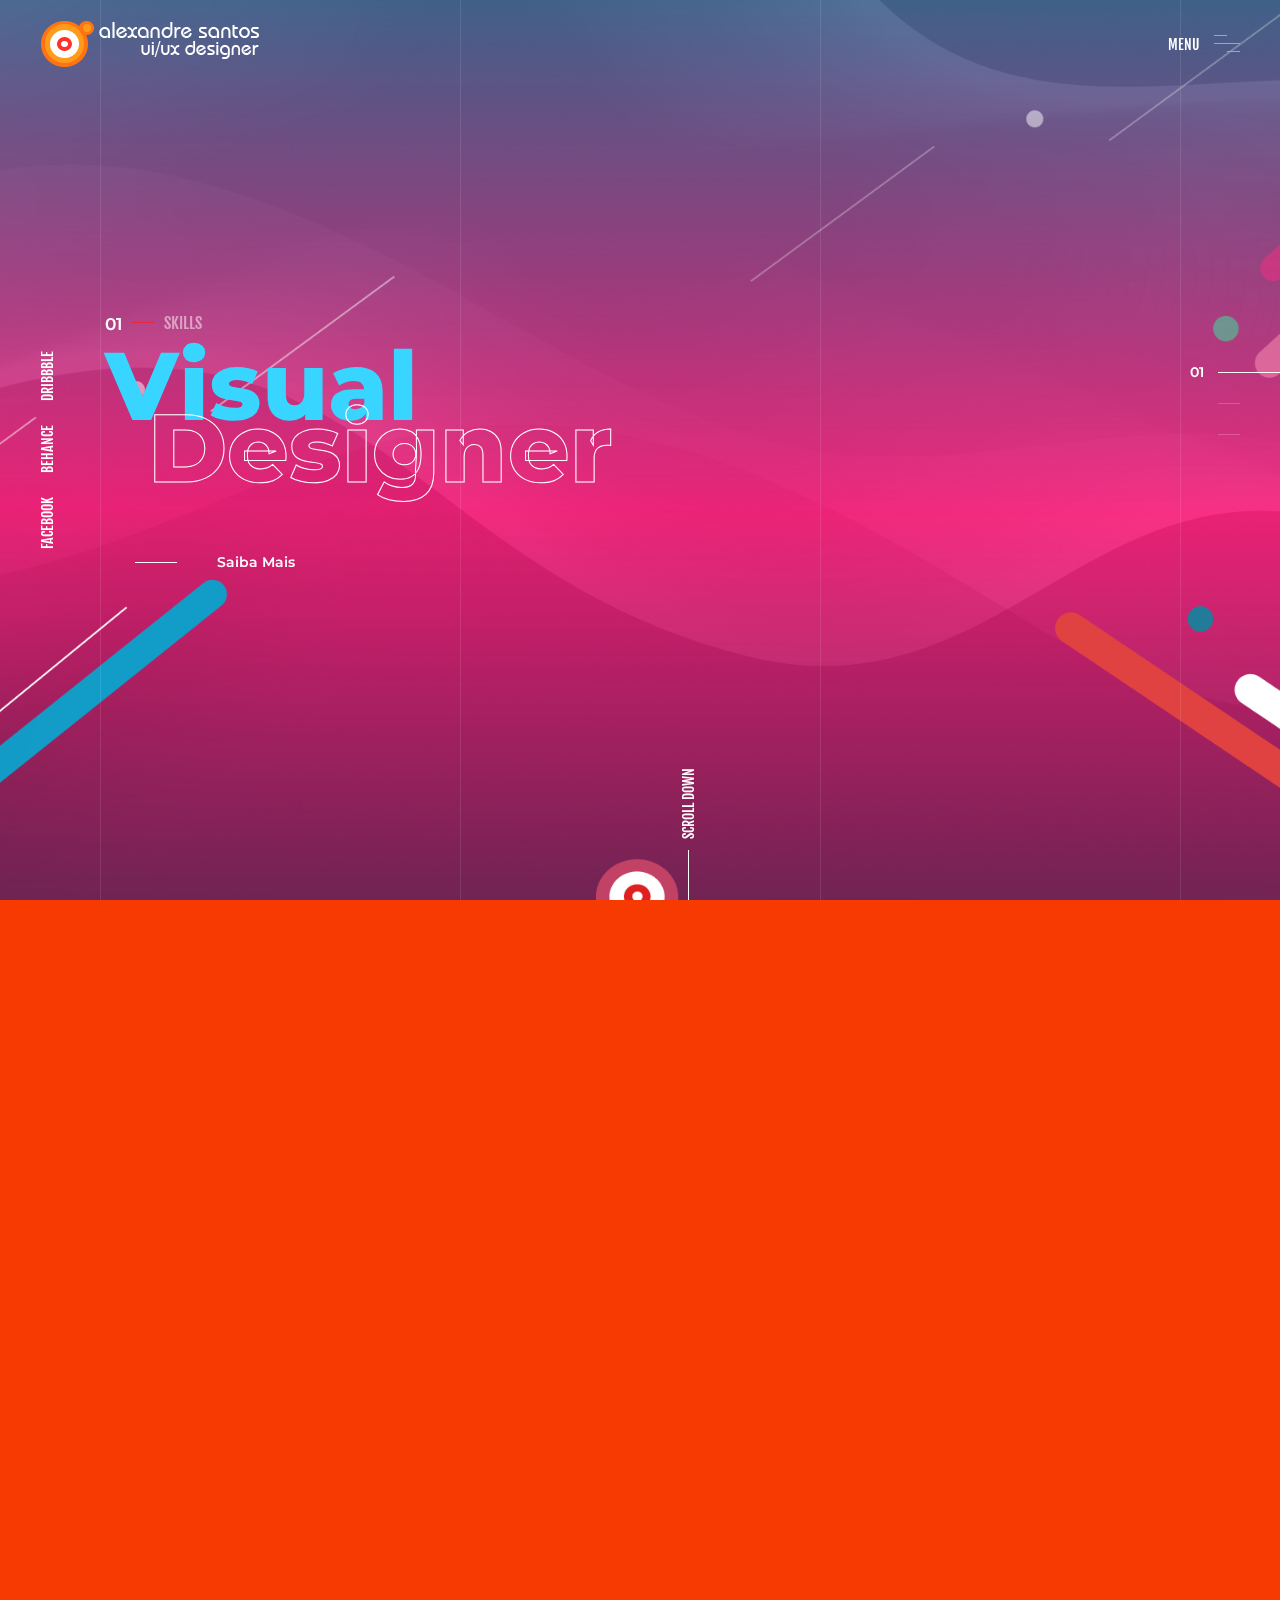
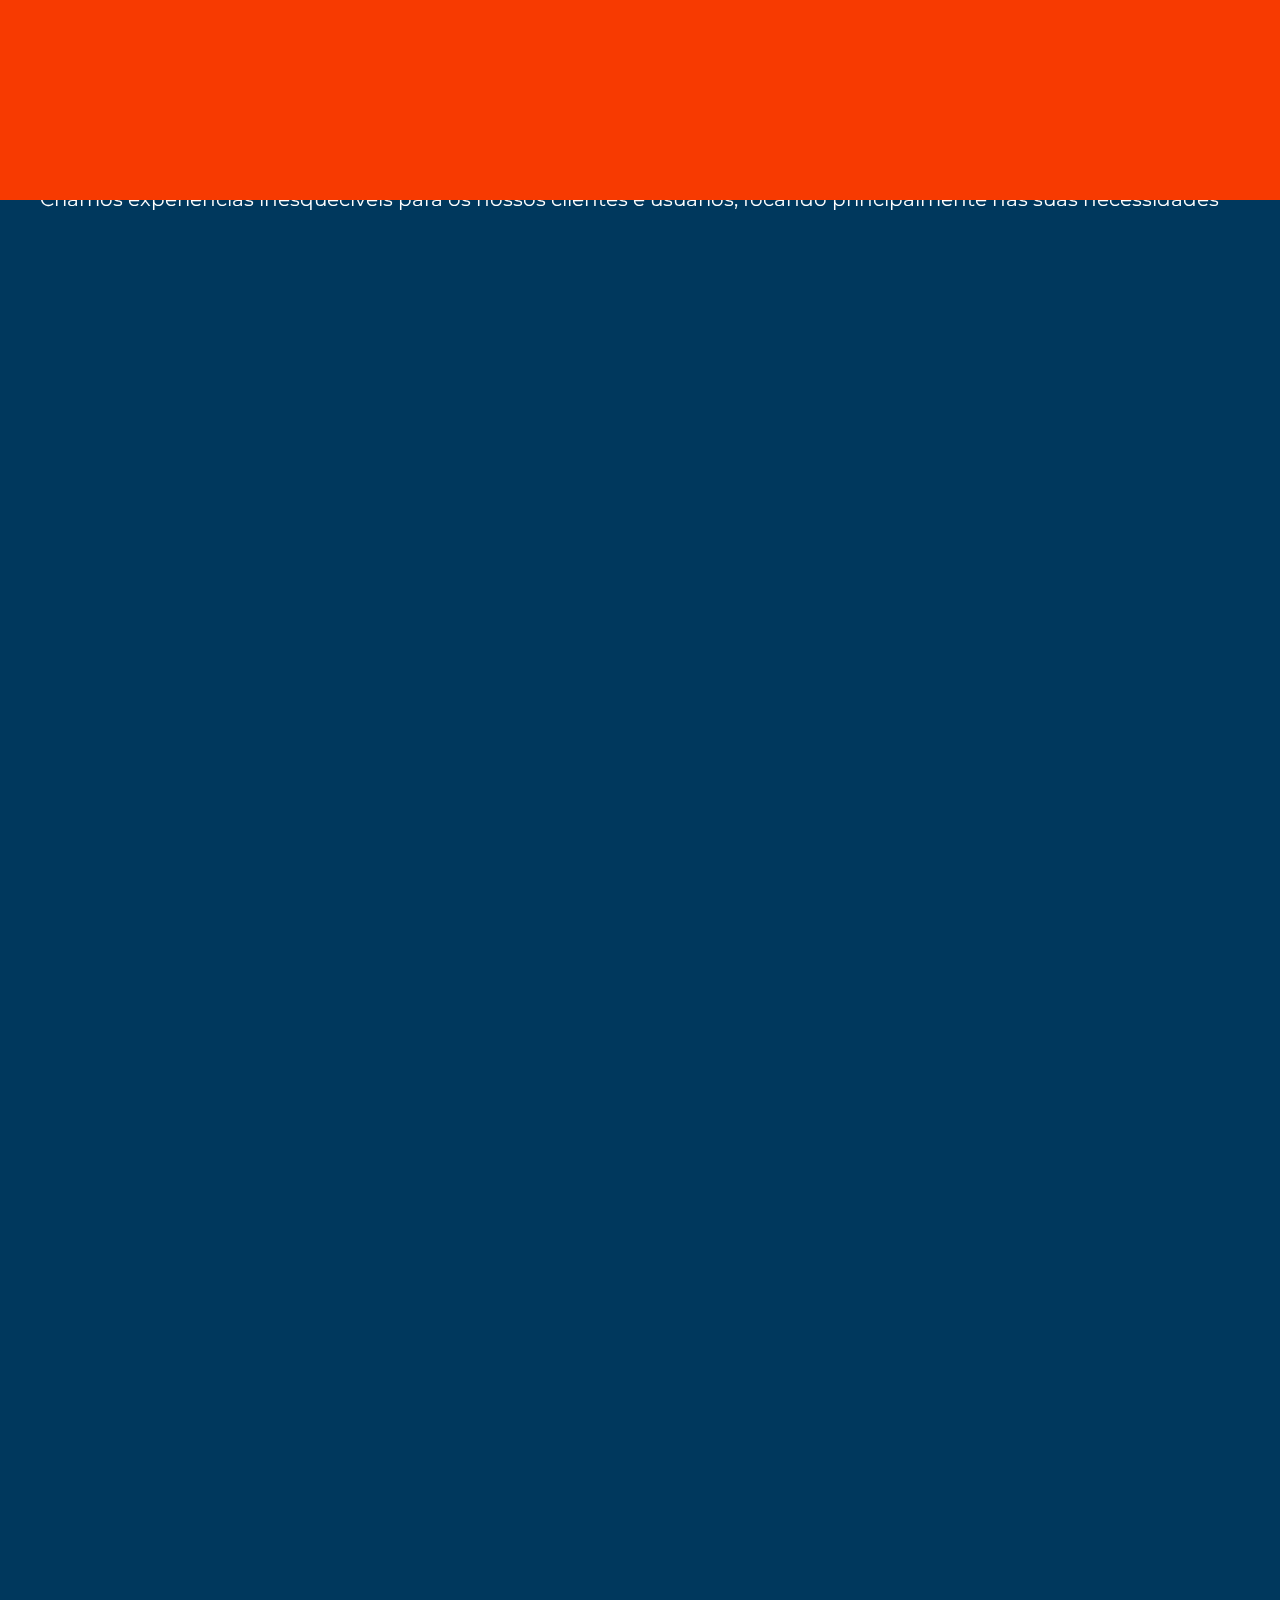
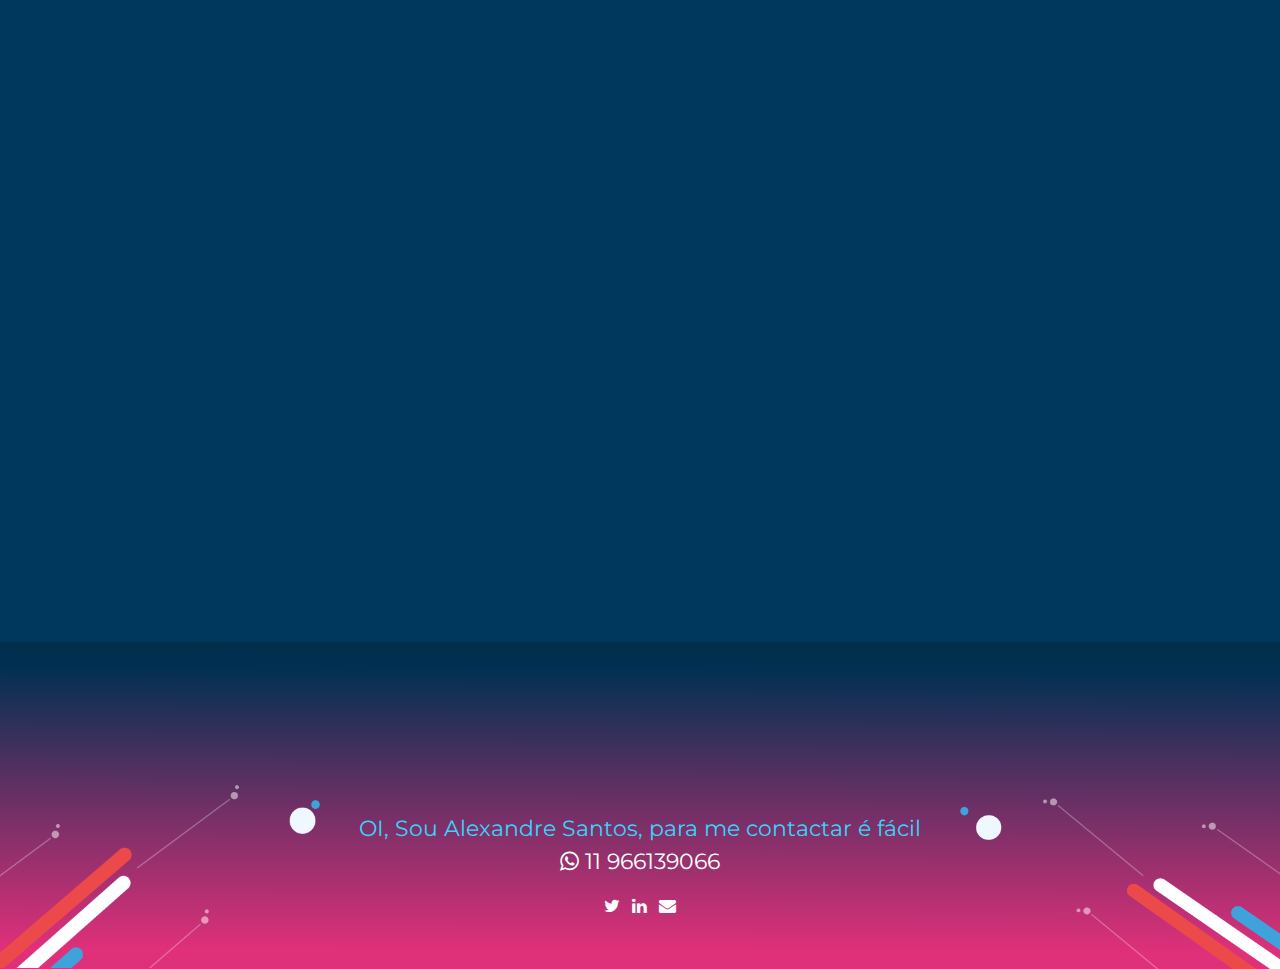
==== commit 9ff39bfe: "add footer" ====
--- a/index.html
+++ b/index.html
@@ -65,7 +65,7 @@
     <ul>
       <li><a href="#">HOME</a></li>
       <li><a href="works.html">WORKS</a></li>
-      <li><a href="#">CONTATO</a></li>
+      <li><a href="https://api.whatsapp.com/send?phone=5511966139066&text=Ol%C3%A1%20Tudo%20bom">CONTATO</a></li>
       
     </ul>
     </div>
@@ -277,14 +277,14 @@
 </div>
 <div class="row no-gutters">
  
-  <div class="col-4 wow fadeIn " >
+  <div class="col-4 wow fadeIn "  id="img-prototipacao">
     <img class="img-fluid" src="images/imagem-prototype.png" alt="prototipação">
           
    </div>
    <div class="col-8 wow fadeIn align-self-center">
     <h3>Prototipação</h3>
-    <p>A prototipagem é a quarta e última fase do processo de Design Thinking e tem como função validar as ideias geradas na fase anterior, a Ideação.  </p>
-     <p>É o momento de unir propostas, refinar conceitos e colocar a mão na massa.
+    <p class="text-prototipacao">A prototipagem é a quarta e última fase do processo de Design Thinking e tem como função validar as ideias geradas na fase anterior, a Ideação.  </p>
+     <p class="text-prototipacao">É o momento de unir propostas, refinar conceitos e colocar a mão na massa.
      
      </p>
     
@@ -296,12 +296,12 @@
  
   <div class="col-8 wow fadeIn align-self-center" >
    <h3>Teste</h3>
-  <p>Após a criação de um protótipo é que se chega a esta fase final, onde é possível testar com rigor o produto a ser criado, tendo em atenção a utilidade que oferece para o usuário.</p>
-
-  <p>O processo de teste pode não ser o fim, já que podem ser identificados novos problemas, voltando à etapa de definição de problemas. </p>     
+  <p class="text-teste">Após a criação de um protótipo é que se chega a esta fase final, onde é possível testar com rigor o produto a ser criado, tendo em atenção a utilidade que oferece para o usuário.</p>
+
+  <p class="text-teste">O processo de teste pode não ser o fim, já que podem ser identificados novos problemas, voltando à etapa de definição de problemas. </p>     
           
    </div>
-   <div class="col-4 wow fadeIn align-self-center">
+   <div class="col-4 wow fadeIn align-self-center" id="img-teste">
      <img class="img-fluid" src="images/img-teste.png" alt="teste">
   </div>
  
@@ -321,15 +321,25 @@
 
 <footer class="footer">
   
-       <div class="container">
-            <p class="whatsapp"><span class="title">OI, Sou Alexandre Santos, para me contactar é fácil</span> <br/> <i class="fa fa-whatsapp" aria-hidden="true"></i> 11 966139066</p>
-            <ul class="list-inline">
-                <li class="list-inline-item"><a class="social-icon text-xs-center" target="_blank" href="#"><i class="fa fa-twitter"></i></a></li>
-                <li class="list-inline-item"><a class="social-icon text-xs-center" target="_blank" href="#"><a href="https://br.linkedin.com/pub/alexandre-santos/a/487/182" target="_blank"><i class="fa fa-linkedin"></i></a></a></li>
-                <li class="list-inline-item"><a class="social-icon text-xs-center" target="_blank" href="#"><a href="mailto:alexandre@webarte.com.br"><i class="fa fa-envelope"></i></a></a></li>
-             </ul>
-       </div>
-  
+  <div class="container-fluid">
+    <div class="row no-gutters">
+         <div class="col-3" id="decoration-footer-esq">
+              <img src="images/decoration-footer-esq.png" alt="footer" class="img-fluid">
+         </div>
+         <div class="col-6">
+          <p class="whatsapp"><span class="title">OI, Sou Alexandre Santos, para me contactar é fácil</span> <br/> <i class="fa fa-whatsapp" aria-hidden="true"></i> 11 966139066</p>
+          <ul class="list-inline">
+              <li class="list-inline-item"><a class="social-icon text-xs-center" target="_blank" href="#"><i class="fa fa-twitter"></i></a></li>
+              <li class="list-inline-item"><a class="social-icon text-xs-center" target="_blank" href="#"><a href="https://br.linkedin.com/pub/alexandre-santos/a/487/182" target="_blank"><i class="fa fa-linkedin"></i></a></a></li>
+              <li class="list-inline-item"><a class="social-icon text-xs-center" target="_blank" href="#"><a href="mailto:alexandre@webarte.com.br"><i class="fa fa-envelope"></i></a></a></li>
+           </ul>
+      </div>
+      <div class="col-3" id="decoration-footer-dir">
+        <img src="images/decoration-footer-dir.png" alt="footer" class="img-fluid">
+   </div>
+      
+  </div>
+
   
 </footer>
 <!-- end footer -->
--- a/css/style.css
+++ b/css/style.css
@@ -2439,14 +2439,23 @@
   display: flex;
   flex-wrap: wrap;
   flex-direction: column;
-  background: linear-gradient(180deg, #000000 -11.93%, #052038 100%);
+  background: linear-gradient(180.21deg, #0B231A -49.82%, #003052 8.51%, #E0307A 94.13%, rgba(167, 56, 116, 0.997991) 188.42%, rgba(31, 101, 206, 0.98) 188.44%);
   color: #fff;
-  padding:30px 0px;
+  padding:30px 0px 0px 0px;
   text-align:center;
+  min-height:320px;
   
   
 }
+.footer .container-fluid{
+  padding:0px;
+}
+#decoration-footer-esq, #decoration-footer-dir{
+  margin-top:110px;
+  
+}
 .whatsapp{
+  padding-top:140px;
   font-size:22px;
 }
 .whatsapp .title{
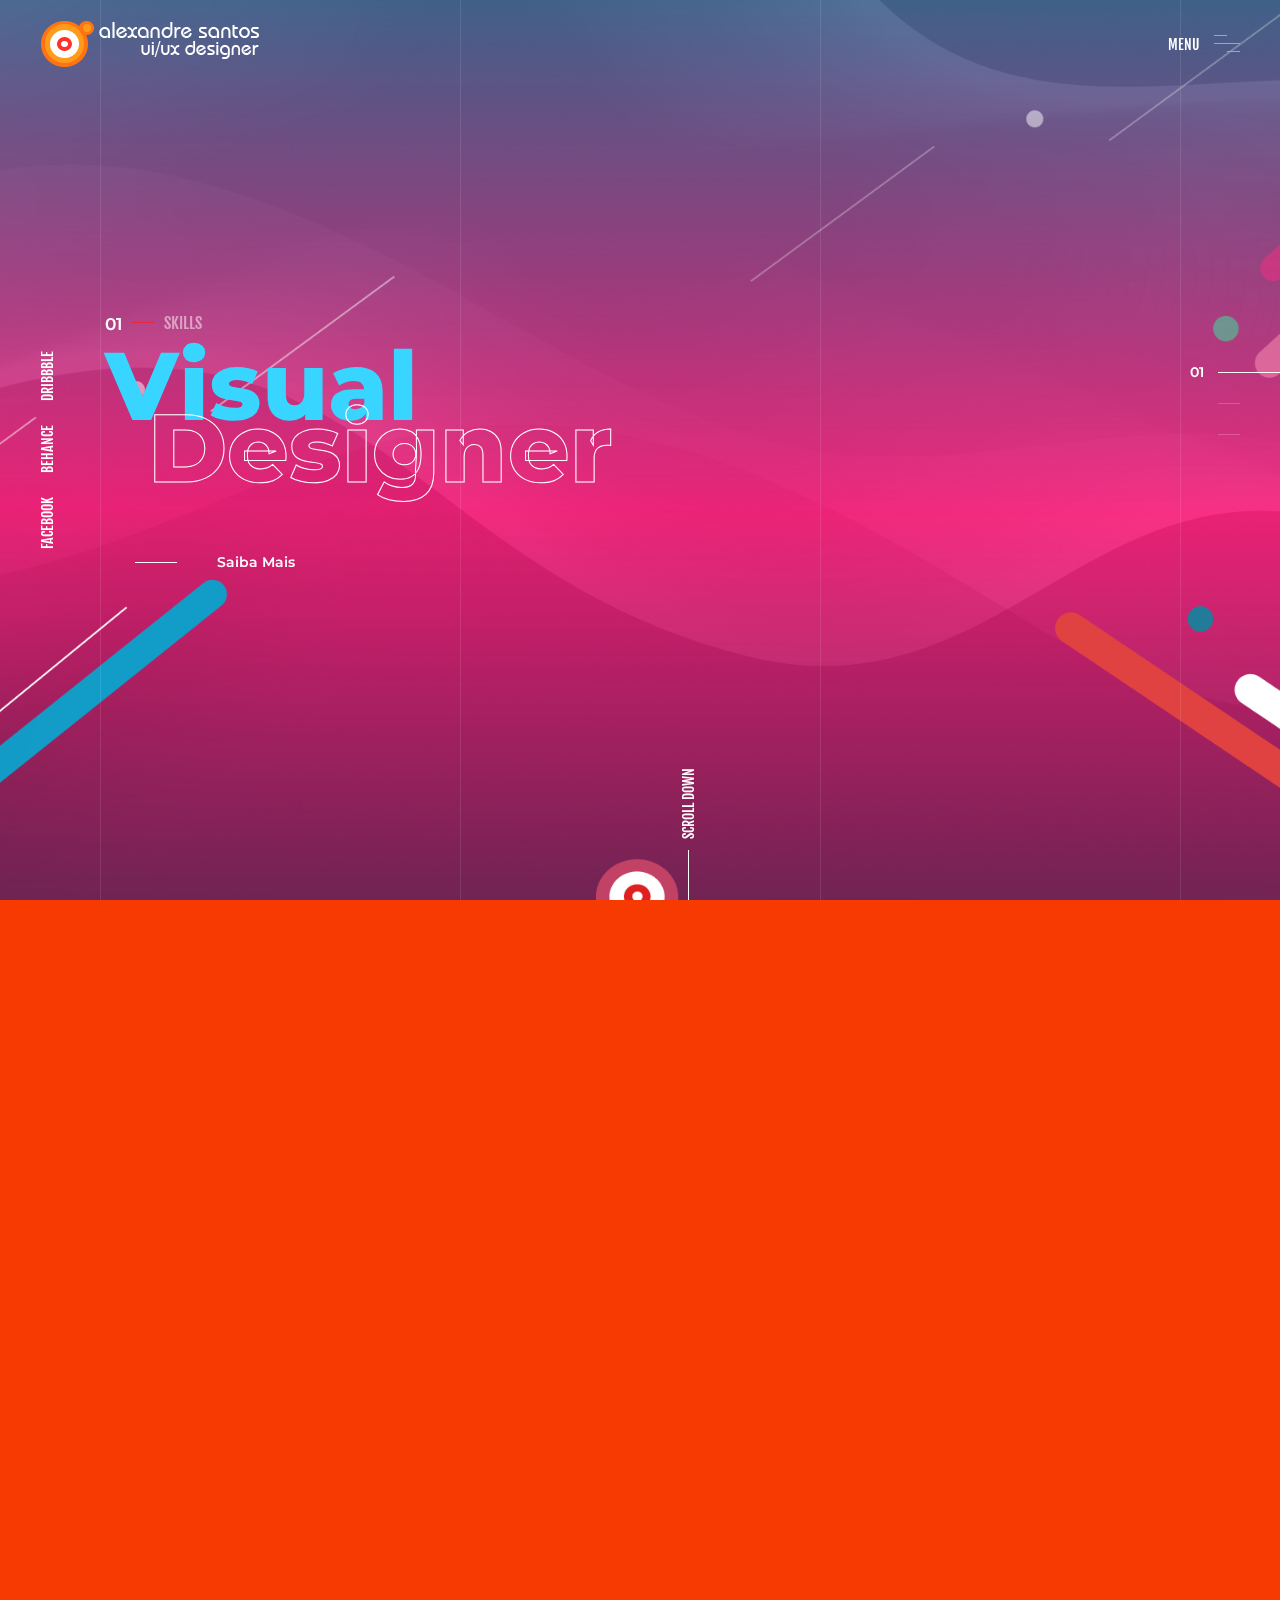
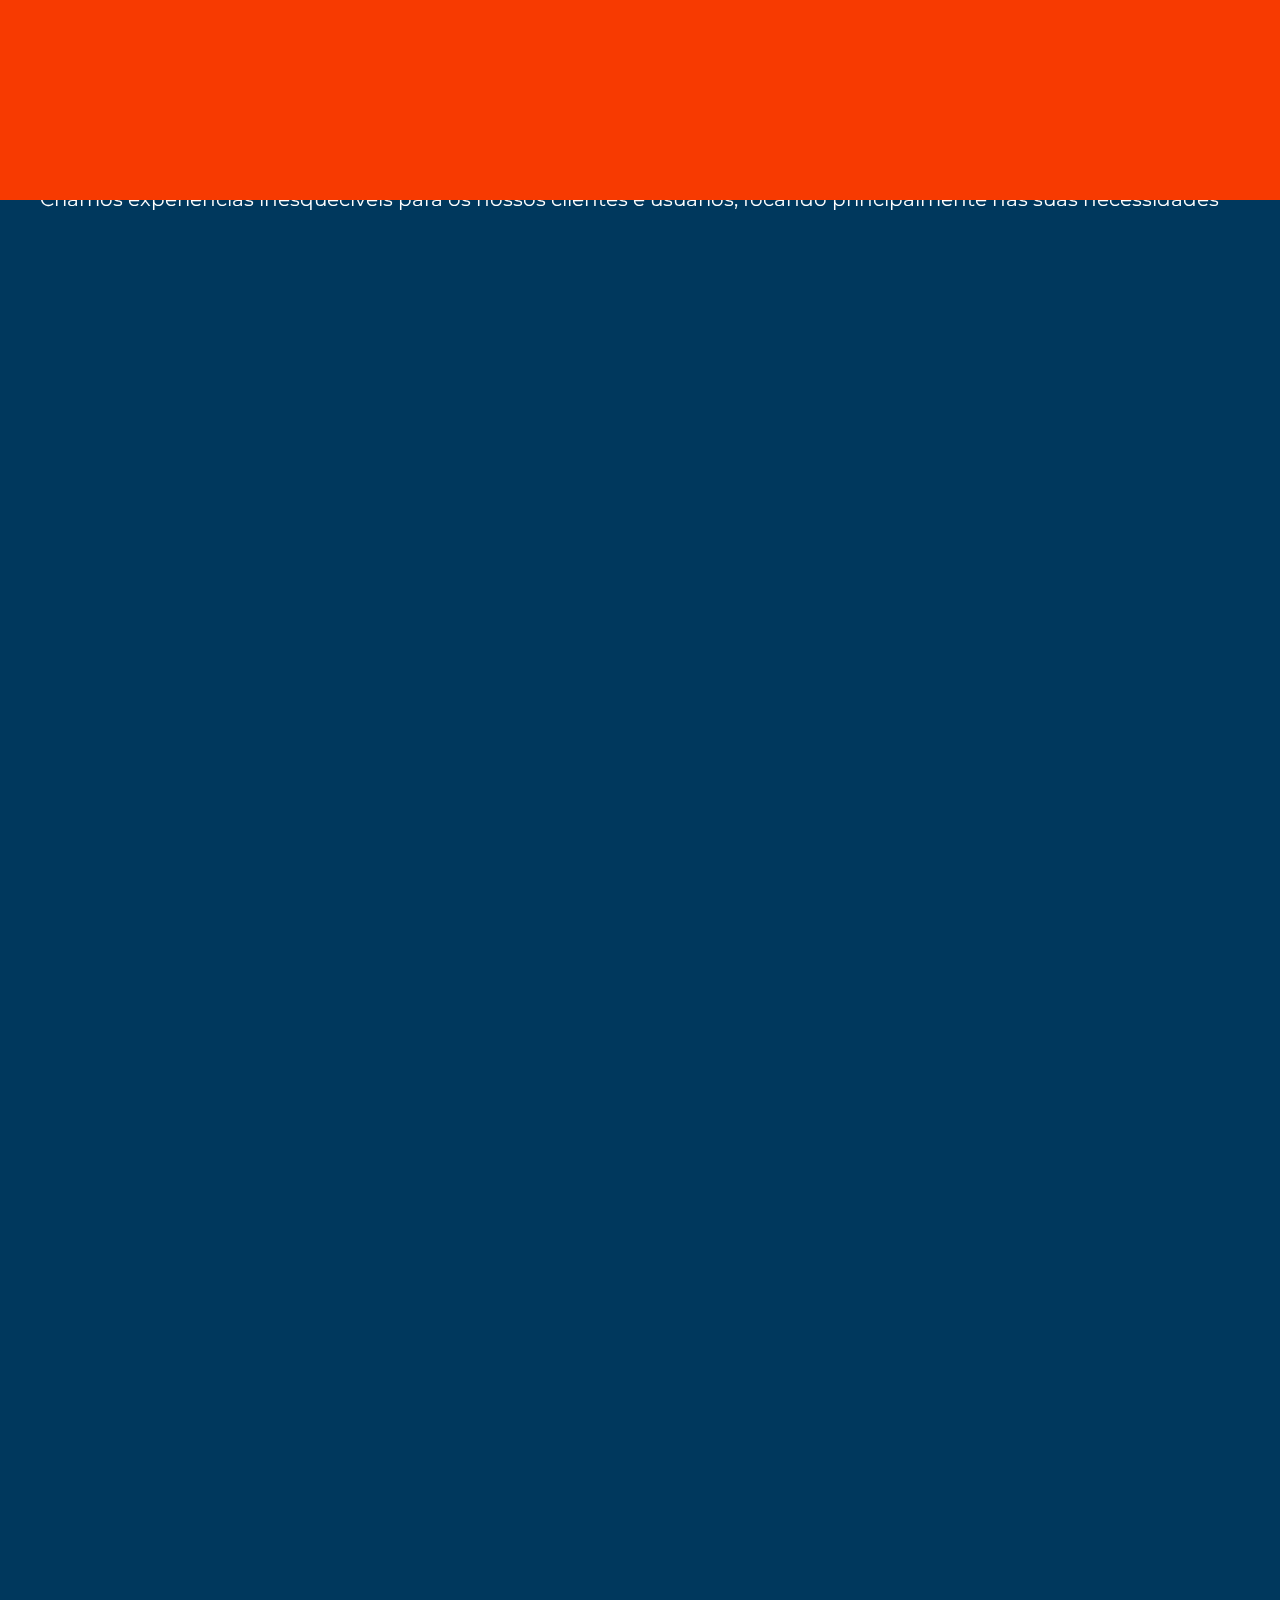
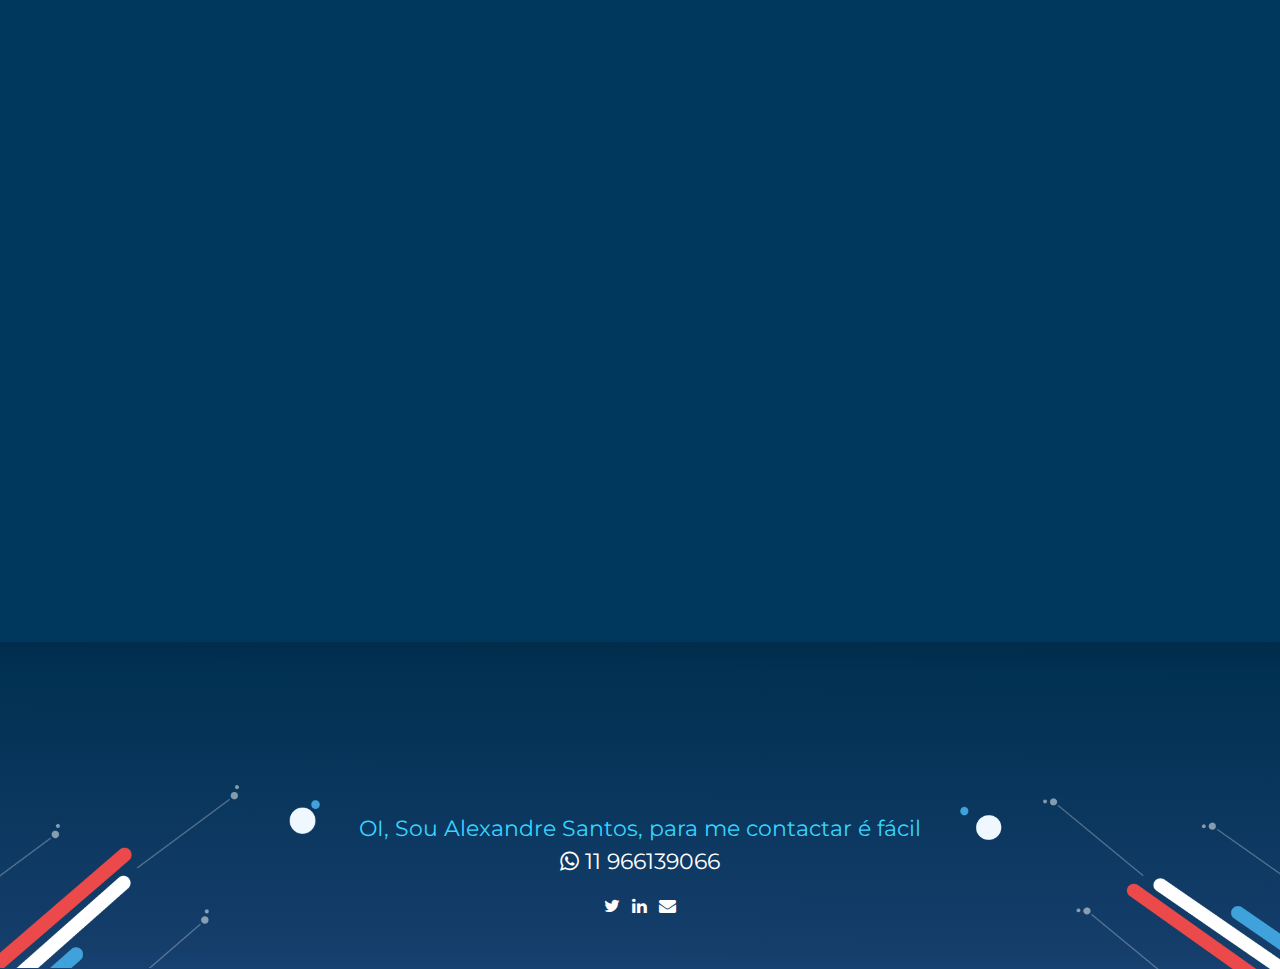
==== commit d474d297: "Update index.html" ====
--- a/index.html
+++ b/index.html
@@ -95,9 +95,9 @@
 <header class="header">
   <aside class="left-side">
     <ul>
-      <li><a href="#">FACEBOOK</a></li>
-      <li><a href="#">BEHANCE</a></li>
-      <li><a href="#">DRIBBBLE</a></li>
+      <li><a href="https://www.facebook.com/Webarte-2506299042928823/" targer="_blank">FACEBOOK</a></li>
+      <li><a href="https://www.behance.net/webarte78" targer="_blank">BEHANCE</a></li>
+      <li><a href="https://dribbble.com/webarte" targer="_blank">DRIBBBLE</a></li>
     </ul>
   </aside>
   <!-- end left-side -->
@@ -201,16 +201,12 @@
             Com mais de 18 anos de experiência ,ao longo da minha carreira,  passei por agências de comunicação
             e mídias digitais, fabricas de software atuando em projetos internacionais de grande porte da Johnson e Johnson.</p>
             
-            <p>Atuei também no portal do grupo A Tribuna Santos afiliado a  -globo.com, como Designer .
+            <p>Atuei também no portal do grupo A Tribuna Santos afiliado a globo.com, como Designer .
             
               Participei de um projeto de grande porte, alocado dentro da Caixa Econômica Federal em Sp, pela Consultoria DBA ENGENHARIA DE SISTEMA.</p> 
              <p>
               Esse projeto foi implantado em todas as agências da Caixa Econômica do Brasil.          
-              Também atuei em um projeto de grande porte na  -Cateno joinventure do Brasil e da Cielo, no qual participei  -desde a concepção inicial do produto um cartão pré pago  -corporativo , tinha como papel UI/UX Designer .
+              Também atuei em um projeto de grande porte na Cateno joinventure do Brasil e da Cielo, no qual participei desde a concepção inicial do produto um cartão pré pago corporativo , tinha como papel UI/UX Designer .
             </p>  
              </div>
         </div>
--- a/css/style.css
+++ b/css/style.css
@@ -1661,11 +1661,11 @@
   font-size: 14px;
 }
 .works h2 {
-  margin-bottom: 60px;
+  margin-bottom: 20px;
   font-weight: 800;
-  font-size: 40px;
+  font-size: 20px;
   line-height: 1.2;
-  padding-right: 35%;
+ 
   color: #455c83;
 }
 .works h2:before {
@@ -2436,14 +2436,14 @@
 /* FOOTER */
 .footer {
   width: 100%;
-  display: flex;
-  flex-wrap: wrap;
-  flex-direction: column;
-  background: linear-gradient(180.21deg, #0B231A -49.82%, #003052 8.51%, #E0307A 94.13%, rgba(167, 56, 116, 0.997991) 188.42%, rgba(31, 101, 206, 0.98) 188.44%);
-  color: #fff;
-  padding:30px 0px 0px 0px;
-  text-align:center;
-  min-height:320px;
+    display: flex;
+    flex-wrap: wrap;
+    flex-direction: column;
+    background: linear-gradient(180.21deg, #0b1123 -49.82%, #003052 8.51%, #153e6b 94.13%, #277cd8 188.42%, rgba(31, 101, 206, 0.98) 188.44%);
+    color: #fff;
+    padding: 30px 0px 0px 0px;
+    text-align: center;
+    min-height: 200px;
   
   
 }
@@ -2453,6 +2453,19 @@
 #decoration-footer-esq, #decoration-footer-dir{
   margin-top:110px;
   
+}
+@media (max-width:411px){
+  #decoration-footer-esq, #decoration-footer-dir{
+     display:none;
+  }
+  .footer{
+    min-height:200px;
+  }
+  footer .col-6{
+   
+    flex: 0 0 100%;
+    max-width: 100%;
+  }
 }
 .whatsapp{
   padding-top:140px;
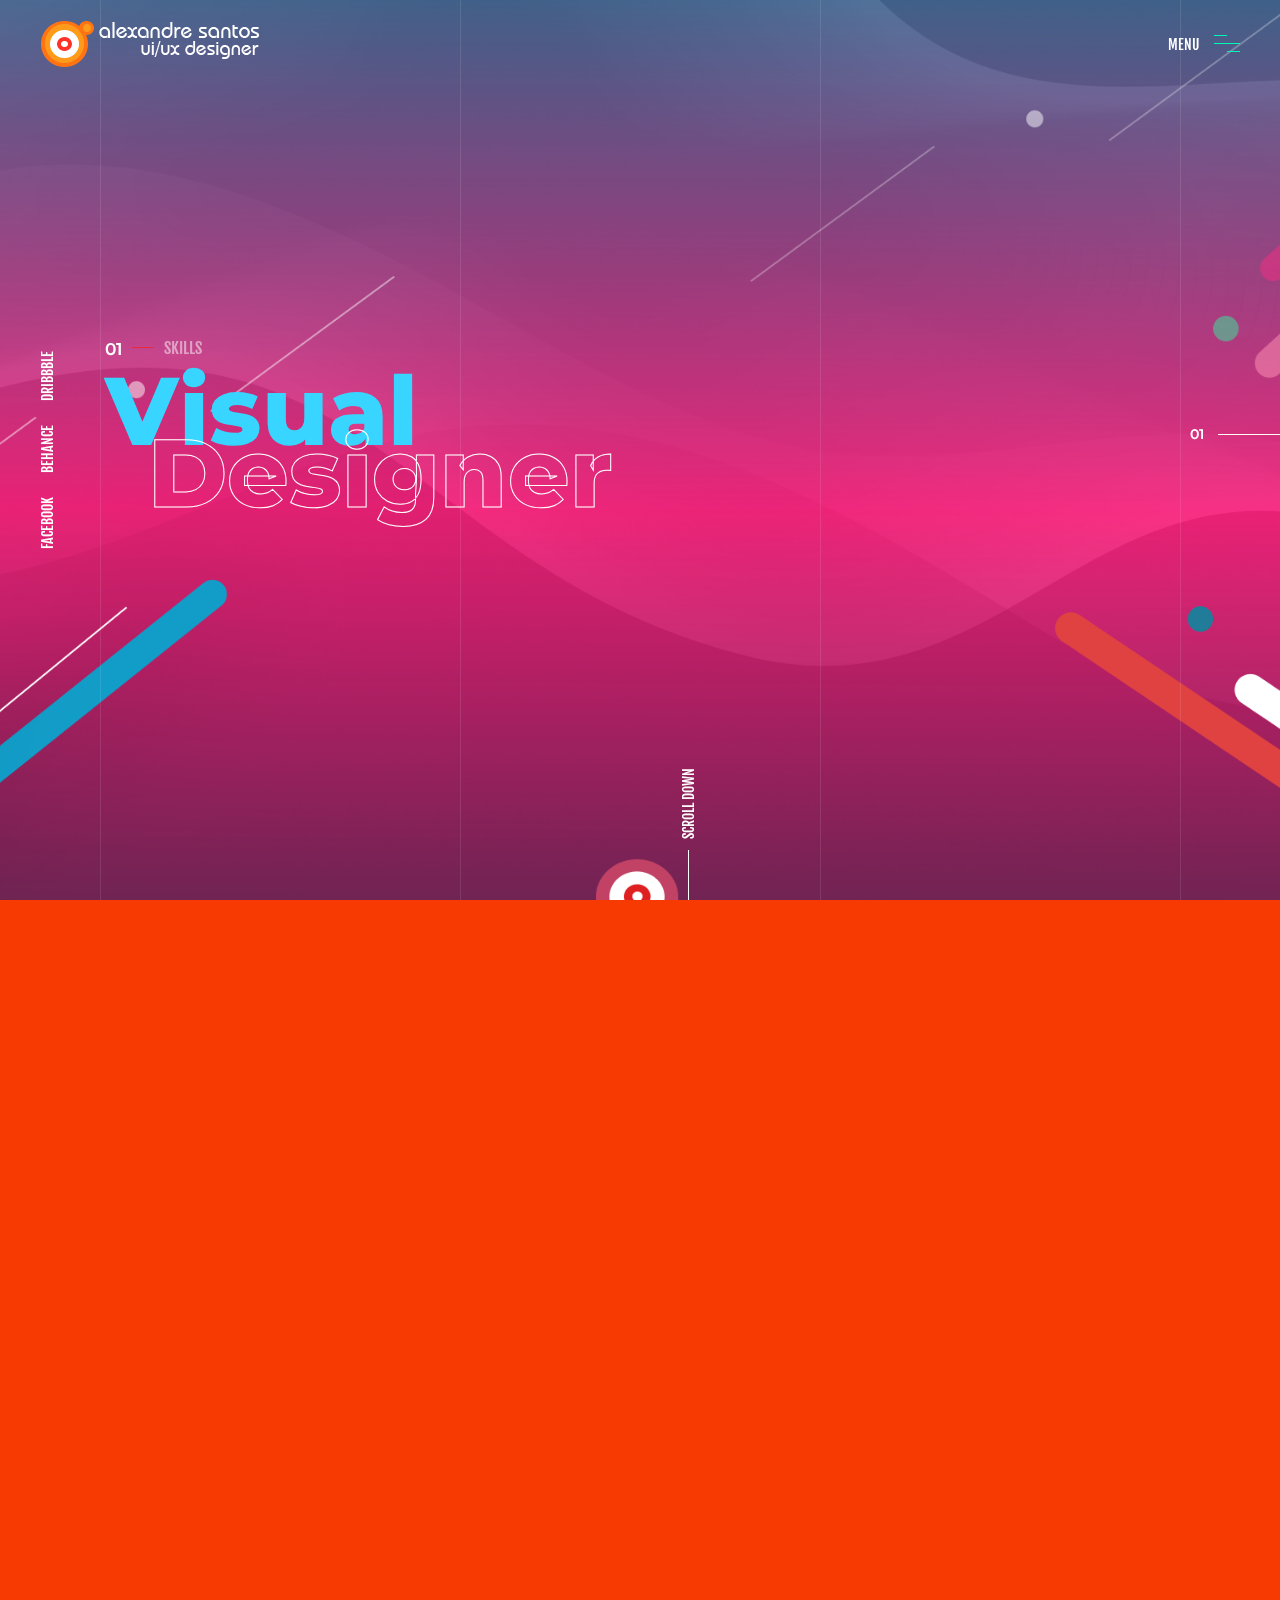
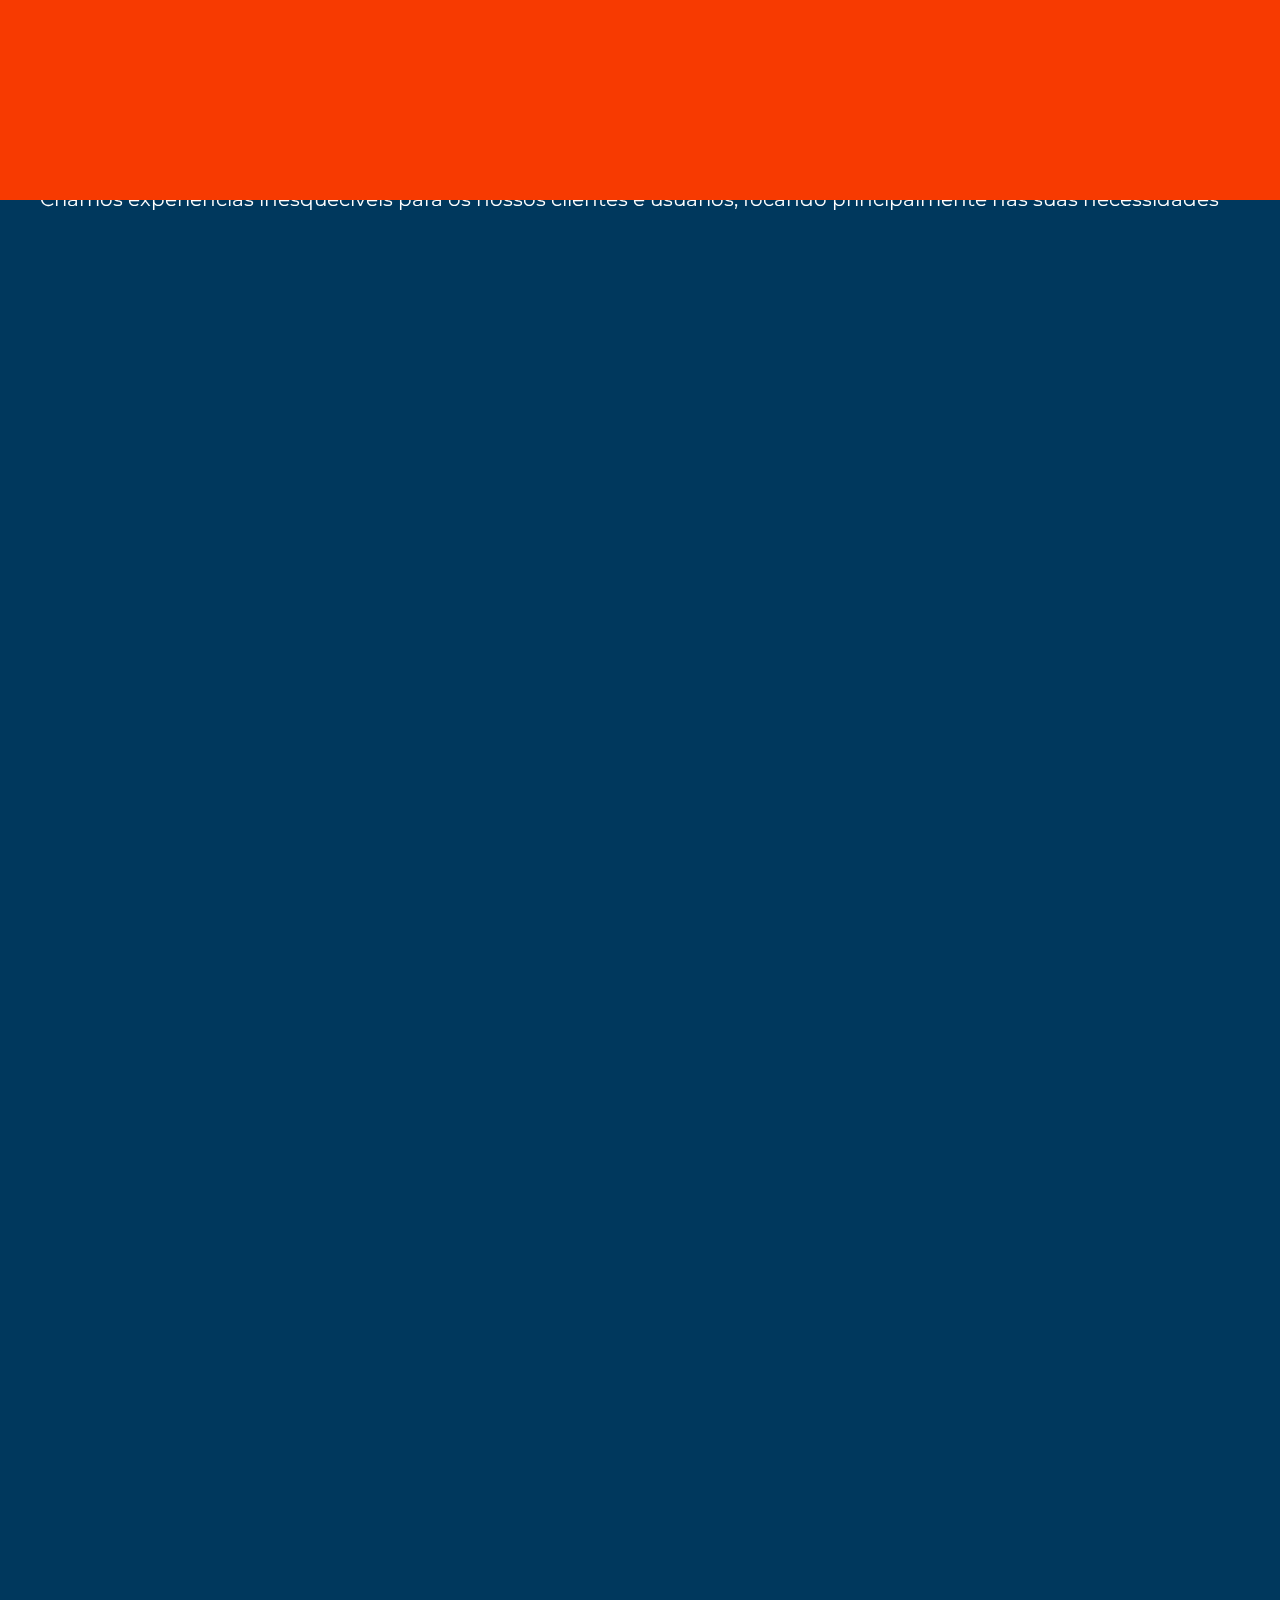
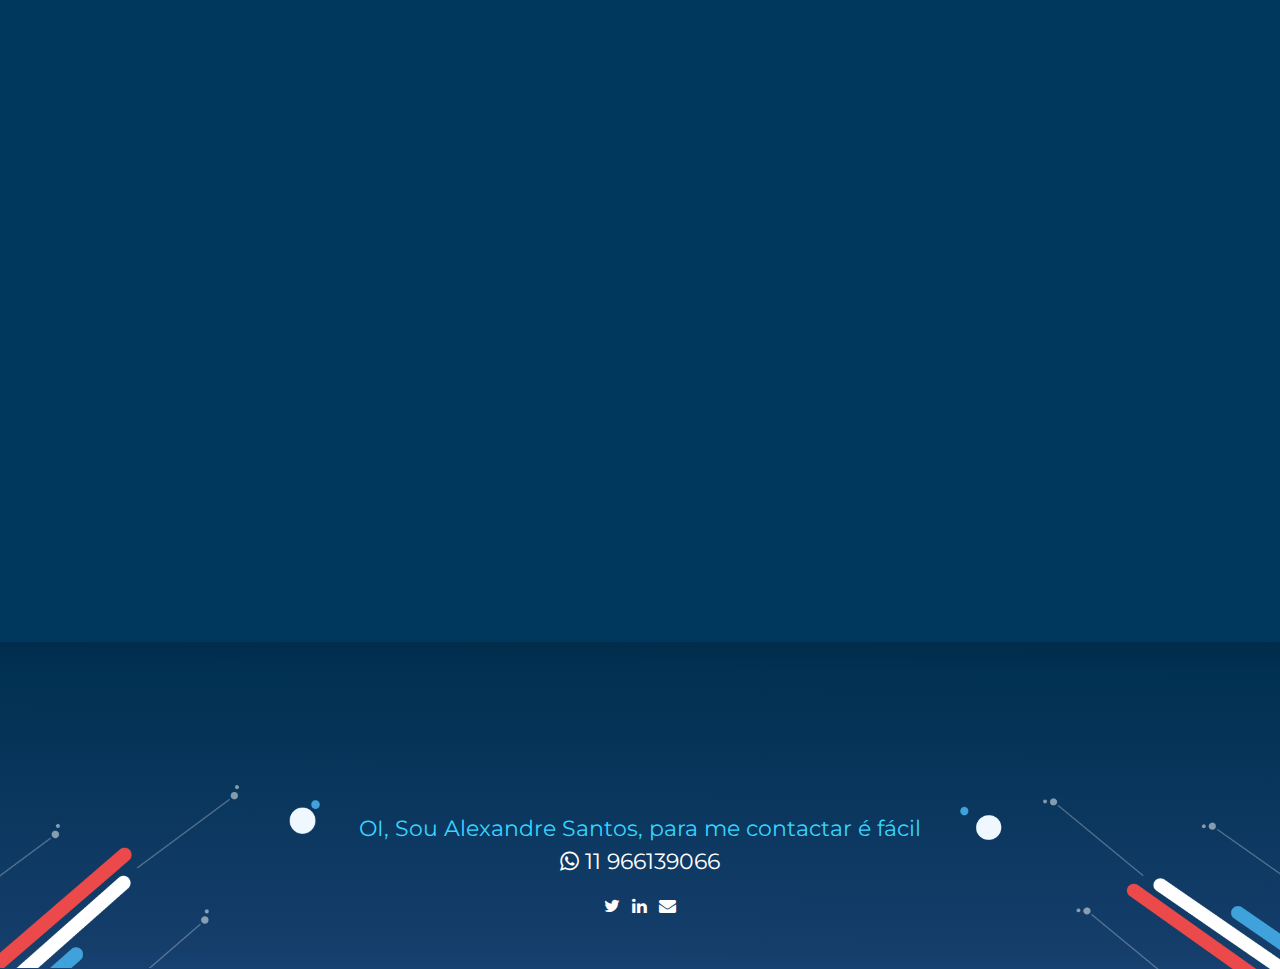
==== commit dd887979: "add" ====
--- a/index.html
+++ b/index.html
@@ -115,16 +115,7 @@
             <!-- end tagline -->
             <h1>Visual<br>
               <span>Designer</span></h1>
-            <div class="slide-btn"> <a href="#">
-              <div class="lines"> <span></span> <span></span> </div>
-              <!-- end lines -->
-              <svg version="1.1" xmlns="http://www.w3.org/2000/svg" xmlns:xlink="http://www.w3.org/1999/xlink" x="0px" y="0px"
-		 viewBox="0 0 104 104" enable-background="new 0 0 104 104" xml:space="preserve">
-                <circle class="video-play-circle" fill="none" stroke="#fff" stroke-width="2" stroke-miterlimit="1" cx="52" cy="52" r="50"/>
-              </svg>
-              <b>Saiba Mais</b> </a> </div>
-            <!-- end slide-btn --> 
-          </div>
+           
           <!-- end container --> 
         </div>
         <!-- end slide-inner --> 
